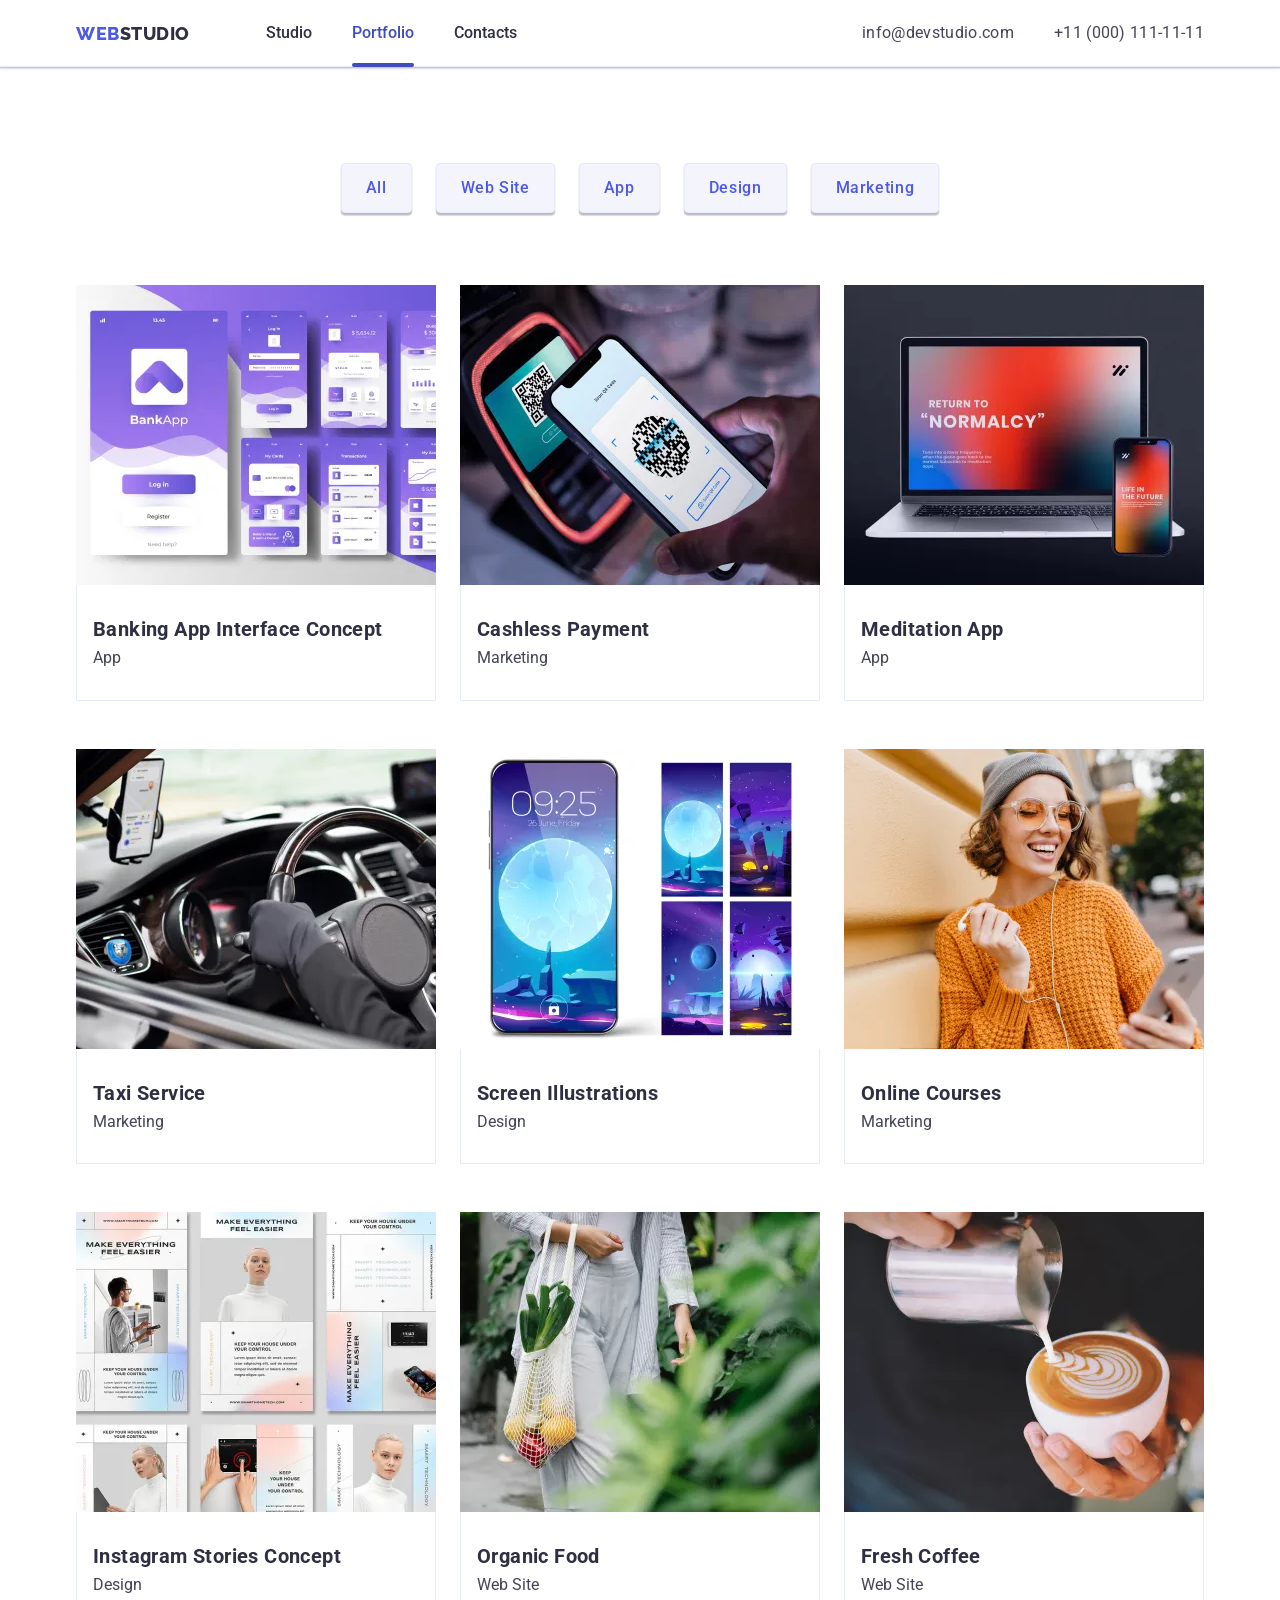
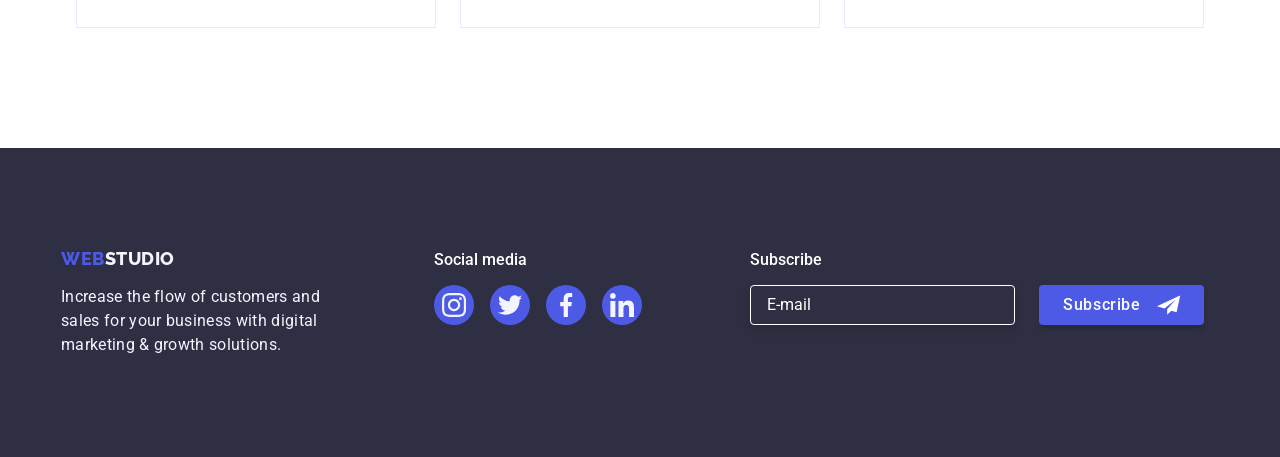
==== portfolio.html @ aaedc6b7 "commit" ====
<!DOCTYPE html>
<html lang="en">
  <head>
    <meta charset="UTF-8" />
    <meta http-equiv="X-UA-Compatible" content="IE=edge" />
    <meta name="viewport" content="width=device-width, initial-scale=1.0" />
    <title>Portfolio</title>
    <link rel="preconnect" href="https://fonts.googleapis.com" />
    <link rel="preconnect" href="https://fonts.gstatic.com" crossorigin />
    <link
      href="https://fonts.googleapis.com/css2?family=Raleway:wght@800&family=Roboto:wght@400;500;700;900&display=swap"
      rel="stylesheet"
    />
    <link
      rel="stylesheet"
      href="https://cdnjs.cloudflare.com/ajax/libs/modern-normalize/1.1.0/modern-normalize.min.css"
      integrity="sha512-wpPYUAdjBVSE4KJnH1VR1HeZfpl1ub8YT/NKx4PuQ5NmX2tKuGu6U/JRp5y+Y8XG2tV+wKQpNHVUX03MfMFn9Q=="
      crossorigin="anonymous"
      referrerpolicy="no-referrer"
    />
    <link rel="stylesheet" href="./css/styles.css" />
  </head>
  <body>
    <!-- Header -->
    <header class="header">
      <div class="header-container container">
        <nav class="nav">
          <a href="./index.html" class="header-logo logo link"
            >Web<span class="header-studio">Studio</span></a
          >
          <!-- Mobile menu -->
          <button
            class="burger-btn js-open-menu"
            type="button"
            aria-expanded="false"
            aria-controls="mobile-menu"
          >
            <svg class="burger-icon" width="32" height="22" aria-level="Switcher for mobile menu">
              <use class="burger-icon-open" href="./images/icons.svg#burger"></use>
            </svg>
          </button>

          <div class="mobile js-menu-container" id="mobile-menu">
            <button type="button" class="modal-btn js-close-menu">
              <svg class="modal-icon" width="8" height="8">
                <use href="./images/icons.svg#close-black"></use>
              </svg>
            </button>
            <ul class="mobnav list">
              <li class="mobnav-item">
                <a href="./index.html" class="mobnav-link link">Studio</a>
              </li>
              <li class="mobnav-item">
                <a href="./portfolio.html" class="mobnav-link link">Portfolio</a>
              </li>
              <li class="mobnav-item"><a href="" class="mobnav-link link">Contacts</a></li>
            </ul>
            <div class="address-mobwrapper">
              <address class="mobaddress">
                <ul class="list mobaddress-list">
                  <li class="mobaddress-item">
                    <a href="tel:+110001111111" class="link mobaddress-link">+11 (000) 111-11-11</a>
                  </li>
                  <li class="mobaddress-item">
                    <a href="mailto:info@devstudio.com" class="link mobaddress-link"
                      >info@devstudio.com</a
                    >
                  </li>
                </ul>
              </address>
            </div>
            <ul class="socials mobsocials">
              <li class="mobsocials-item">
                <a href="https://www.instagram.com/" class="socials-link">
                  <svg class="socials-icon" width="16" height="16">
                    <use href="./images/icons.svg#instagram"></use>
                  </svg>
                </a>
              </li>
              <li class="mobsocials-item">
                <a href="https://twitter.com/" class="socials-link">
                  <svg class="socials-icon" width="16" height="16">
                    <use href="./images/icons.svg#twitter"></use>
                  </svg>
                </a>
              </li>
              <li class="mobsocials-item">
                <a href="https://www.facebook.com/" class="socials-link">
                  <svg class="socials-icon" width="16" height="16">
                    <use href="./images/icons.svg#facebook"></use>
                  </svg>
                </a>
              </li>
              <li class="mobsocials-item">
                <a href="https://www.linkedin.com/" target="_blank" class="socials-link">
                  <svg class="socials-icon" width="16" height="16">
                    <use href="./images/icons.svg#linkedin"></use>
                  </svg>
                </a>
              </li>
            </ul>
          </div>
          <!-- Nav -->
          <ul class="list nav-list">
            <li class="nav-item">
              <a href="./index.html" class="link nav-link" target="_blank">Studio</a>
            </li>
            <li class="nav-item">
              <a href="./portfolio.html" class="link nav-link current" target="_blank">Portfolio</a>
            </li>
            <li class="nav-item"><a href="" class="link nav-link" target="_blank">Contacts</a></li>
          </ul>
        </nav>
        <address class="address">
          <ul class="list address-list">
            <li class="address-item">
              <a href="mailto:info@devstudio.com" class="link address-link">info@devstudio.com</a>
            </li>
            <li class="address-item">
              <a href="tel:+110001111111" class="link address-link">+11 (000) 111-11-11</a>
            </li>
          </ul>
        </address>
      </div>
    </header>
    <!-- Main -->
    <main>
      <section class="portfolio">
        <div class="container">
          <h1 class="portfolio-title" hidden>Gallery</h1>
          <!-- Filter -->
          <ul class="list filter-list">
            <li class="filter-item">
              <button type="button" class="btn filter-btn">All</button>
            </li>
            <li class="filter-item">
              <button type="button" class="btn filter-btn">Web Site</button>
            </li>
            <li class="filter-item"><button type="button" class="btn filter-btn">App</button></li>
            <li class="filter-item">
              <button type="button" class="btn filter-btn">Design</button>
            </li>
            <li class="filter-item">
              <button type="button" class="btn filter-btn">Marketing</button>
            </li>
          </ul>
          <!-- Portfolio -->
          <ul class="list portfolio-list">
            <li class="portfolio-item">
              <a href="" class="link portfolio-link">
                <div class="overlay-thumb">
                  <picture>
                    <source
                      srcset="./images/banking-dt.webp 1x, ./images/banking-dt@2x.webp 2x"
                      media="(min-width: 1158px)"
                      type="image/webp"
                    />
                    <source
                      srcset="./images/banking-dt.jpeg 1x, ./images/banking-dt@2x.jpg 2x"
                      media="(min-width: 1158px)"
                      type="image/jpeg"
                    />
                    <source
                      srcset="./images/banking-tb.webp 1x, ./images/banking-tb@2x.webp 2x"
                      media="(min-width: 768px)"
                      type="image/webp"
                    />
                    <source
                      srcset="./images/banking-tb.jpeg 1x, ./images/banking-tb@2x.jpeg 2x"
                      media="(min-width: 768px)"
                      type="image/jpeg"
                    />
                    <source
                      srcset="./images/banking-mb.webp 1x, ./images/banking-mb@2x.webp 2x"
                      media="(max-width: 767px)"
                      type="image/webp"
                    />
                    <source
                      srcset="./images/banking-mb@2x.jpg 2x"
                      media="(max-width: 767px)"
                      type="image/jpeg"
                    />
                    <img
                      class="team-img"
                      src="./images/banking-mb.jpg"
                      alt="Banking app interface"
                      width="360"
                      height="300"
                    />
                  </picture>
                  <p class="overlay-text">
                    14 Stylish and User-Friendly App Design Concepts · Task Manager App · Calorie
                    Tracker App · Exotic Fruit Ecommerce App · Cloud Storage App
                  </p>
                </div>
                <div class="portfolio-content">
                  <h2 class="portfolio-subtitle">Banking App Interface Concept</h2>
                  <p class="portfolio-text">App</p>
                </div>
              </a>
            </li>
            <li class="portfolio-item">
              <a href="" class="link portfolio-link">
                <div class="overlay-thumb">
                  <picture>
                    <source
                      srcset="./images/cashless-dt.webp 1x, ./images/cashless-dt@2x.webp 2x"
                      media="(min-width: 1158px)"
                      type="image/webp"
                    />
                    <source
                      srcset="./images/cashless-dt.jpeg 1x, ./images/cashless-dt@2x.jpg 2x"
                      media="(min-width: 1158px)"
                      type="image/jpeg"
                    />
                    <source
                      srcset="./images/cashless-tb.webp 1x, ./images/cashless-tb@2x.webp 2x"
                      media="(min-width: 768px)"
                      type="image/webp"
                    />
                    <source
                      srcset="./images/cashless-tb.jpeg 1x, ./images/cashless-tb@2x.jpeg 2x"
                      media="(min-width: 768px)"
                      type="image/jpeg"
                    />
                    <source
                      srcset="./images/cashless-mb.webp 1x, ./images/cashless-mb@2x.webp 2x"
                      media="(max-width: 767px)"
                      type="image/webp"
                    />
                    <source
                      srcset="./images/cashless-mb@2x.jpg 2x"
                      media="(max-width: 767px)"
                      type="image/jpeg"
                    />
                    <img
                      class="team-img"
                      src="./images/cashless-mb.jpg"
                      alt="Cashless Payment"
                      width="360"
                      height="300"
                    />
                  </picture>
                  <p class="overlay-text">
                    14 Stylish and User-Friendly App Design Concepts · Task Manager App · Calorie
                    Tracker App · Exotic Fruit Ecommerce App · Cloud Storage App
                  </p>
                </div>
                <div class="portfolio-content">
                  <h2 class="portfolio-subtitle">Cashless Payment</h2>
                  <p class="portfolio-text">Marketing</p>
                </div>
              </a>
            </li>
            <li class="portfolio-item">
              <a href="" class="link portfolio-link">
                <div class="overlay-thumb">
                  <picture>
                    <source
                      srcset="./images/meditation-dt.webp 1x, ./images/meditation-dt@2x.webp 2x"
                      media="(min-width: 1158px)"
                      type="image/webp"
                    />
                    <source
                      srcset="./images/meditation-dt.jpeg 1x, ./images/meditation-dt@2x.jpg 2x"
                      media="(min-width: 1158px)"
                      type="image/jpeg"
                    />
                    <source
                      srcset="./images/meditation-tb.webp 1x, ./images/meditation-tb@2x.webp 2x"
                      media="(min-width: 768px)"
                      type="image/webp"
                    />
                    <source
                      srcset="./images/meditation-tb.jpeg 1x, ./images/meditation-tb@2x.jpeg 2x"
                      media="(min-width: 768px)"
                      type="image/jpeg"
                    />
                    <source
                      srcset="./images/meditation-mb.webp 1x, ./images/meditation-mb@2x.webp 2x"
                      media="(max-width: 767px)"
                      type="image/webp"
                    />
                    <source
                      srcset="./images/meditation-mb@2x.jpg 2x"
                      media="(max-width: 767px)"
                      type="image/jpeg"
                    />
                    <img
                      class="team-img"
                      src="./images/meditation-mb.jpg"
                      alt="Meditation App"
                      width="360"
                      height="300"
                    />
                  </picture>
                  <p class="overlay-text">
                    14 Stylish and User-Friendly App Design Concepts · Task Manager App · Calorie
                    Tracker App · Exotic Fruit Ecommerce App · Cloud Storage App
                  </p>
                </div>
                <div class="portfolio-content">
                  <h2 class="portfolio-subtitle">Meditation App</h2>
                  <p class="portfolio-text">App</p>
                </div>
              </a>
            </li>
            <li class="portfolio-item">
              <a href="" class="link portfolio-link">
                <div class="overlay-thumb">
                  <picture>
                    <source
                      srcset="./images/taxi-dt.webp 1x, ./images/taxi-dt@2x.webp 2x"
                      media="(min-width: 1158px)"
                      type="image/webp"
                    />
                    <source
                      srcset="./images/taxi-dt.jpeg 1x, ./images/taxi-dt@2x.jpg 2x"
                      media="(min-width: 1158px)"
                      type="image/jpeg"
                    />
                    <source
                      srcset="./images/taxi-tb.webp 1x, ./images/taxi-tb@2x.webp 2x"
                      media="(min-width: 768px)"
                      type="image/webp"
                    />
                    <source
                      srcset="./images/taxi-tb.jpeg 1x, ./images/taxi-tb@2x.jpeg 2x"
                      media="(min-width: 768px)"
                      type="image/jpeg"
                    />
                    <source
                      srcset="./images/taxi-mb.webp 1x, ./images/taxi-mb@2x.webp 2x"
                      media="(max-width: 767px)"
                      type="image/webp"
                    />
                    <source
                      srcset="./images/taxi-mb@2x.jpg 2x"
                      media="(max-width: 767px)"
                      type="image/jpeg"
                    />
                    <img
                      class="team-img"
                      src="./images/taxi-mb.jpg"
                      alt="Taxi Service"
                      width="360"
                      height="300"
                    />
                  </picture>
                  <p class="overlay-text">
                    14 Stylish and User-Friendly App Design Concepts · Task Manager App · Calorie
                    Tracker App · Exotic Fruit Ecommerce App · Cloud Storage App
                  </p>
                </div>
                <div class="portfolio-content">
                  <h2 class="portfolio-subtitle">Taxi Service</h2>
                  <p class="portfolio-text">Marketing</p>
                </div>
              </a>
            </li>
            <li class="portfolio-item">
              <a href="" class="link portfolio-link">
                <div class="overlay-thumb">
                  <picture>
                    <source
                      srcset="./images/screen-dt.webp 1x, ./images/screen-dt@2x.webp 2x"
                      media="(min-width: 1158px)"
                      type="image/webp"
                    />
                    <source
                      srcset="./images/screen-dt.jpeg 1x, ./images/screen-dt@2x.jpg 2x"
                      media="(min-width: 1158px)"
                      type="image/jpeg"
                    />
                    <source
                      srcset="./images/screen-tb.webp 1x, ./images/screen-tb@2x.webp 2x"
                      media="(min-width: 768px)"
                      type="image/webp"
                    />
                    <source
                      srcset="./images/screen-tb.jpeg 1x, ./images/screen-tb@2x.jpeg 2x"
                      media="(min-width: 768px)"
                      type="image/jpeg"
                    />
                    <source
                      srcset="./images/screen-mb.webp 1x, ./images/screen-mb@2x.webp 2x"
                      media="(max-width: 767px)"
                      type="image/webp"
                    />
                    <source
                      srcset="./images/screen-mb@2x.jpg 2x"
                      media="(max-width: 767px)"
                      type="image/jpeg"
                    />
                    <img
                      class="team-img"
                      src="./images/screen-mb.jpg"
                      alt="Screen Illustrations"
                      width="360"
                      height="300"
                    />
                  </picture>
                  <p class="overlay-text">
                    14 Stylish and User-Friendly App Design Concepts · Task Manager App · Calorie
                    Tracker App · Exotic Fruit Ecommerce App · Cloud Storage App
                  </p>
                </div>
                <div class="portfolio-content">
                  <h2 class="portfolio-subtitle">Screen Illustrations</h2>
                  <p class="portfolio-text">Design</p>
                </div>
              </a>
            </li>
            <li class="portfolio-item">
              <a href="" class="link portfolio-link">
                <div class="overlay-thumb">
                  <picture>
                    <source
                      srcset="./images/online-dt.webp 1x, ./images/online-dt@2x.webp 2x"
                      media="(min-width: 1158px)"
                      type="image/webp"
                    />
                    <source
                      srcset="./images/online-dt.jpeg 1x, ./images/online-dt@2x.jpg 2x"
                      media="(min-width: 1158px)"
                      type="image/jpeg"
                    />
                    <source
                      srcset="./images/online-tb.webp 1x, ./images/online-tb@2x.webp 2x"
                      media="(min-width: 768px)"
                      type="image/webp"
                    />
                    <source
                      srcset="./images/online-tb.jpeg 1x, ./images/online-tb@2x.jpeg 2x"
                      media="(min-width: 768px)"
                      type="image/jpeg"
                    />
                    <source
                      srcset="./images/online-mb.webp 1x, ./images/online-mb@2x.webp 2x"
                      media="(max-width: 767px)"
                      type="image/webp"
                    />
                    <source
                      srcset="./images/online-mb@2x.jpg 2x"
                      media="(max-width: 767px)"
                      type="image/jpeg"
                    />
                    <img
                      class="team-img"
                      src="./images/online-mb.jpg"
                      alt="Online Courses"
                      width="360"
                      height="300"
                    />
                  </picture>
                  <p class="overlay-text">
                    14 Stylish and User-Friendly App Design Concepts · Task Manager App · Calorie
                    Tracker App · Exotic Fruit Ecommerce App · Cloud Storage App
                  </p>
                </div>
                <div class="portfolio-content">
                  <h2 class="portfolio-subtitle">Online Courses</h2>
                  <p class="portfolio-text">Marketing</p>
                </div>
              </a>
            </li>
            <li class="portfolio-item">
              <a href="" class="link portfolio-link">
                <div class="overlay-thumb">
                  <picture>
                    <source
                      srcset="./images/instagram-dt.webp 1x, ./images/instagram-dt@2x.webp 2x"
                      media="(min-width: 1158px)"
                      type="image/webp"
                    />
                    <source
                      srcset="./images/instagram-dt.jpeg 1x, ./images/instagram-dt@2x.jpg 2x"
                      media="(min-width: 1158px)"
                      type="image/jpeg"
                    />
                    <source
                      srcset="./images/instagram-tb.webp 1x, ./images/instagram-tb@2x.webp 2x"
                      media="(min-width: 768px)"
                      type="image/webp"
                    />
                    <source
                      srcset="./images/instagram-tb.jpeg 1x, ./images/instagram-tb@2x.jpeg 2x"
                      media="(min-width: 768px)"
                      type="image/jpeg"
                    />
                    <source
                      srcset="./images/instagram-mb.webp 1x, ./images/instagram-mb@2x.webp 2x"
                      media="(max-width: 767px)"
                      type="image/webp"
                    />
                    <source
                      srcset="./images/instagram-mb@2x.jpg 2x"
                      media="(max-width: 767px)"
                      type="image/jpeg"
                    />
                    <img
                      class="team-img"
                      src="./images/instagram-mb.jpg"
                      alt="Instagram Stories Concept"
                      width="360"
                      height="300"
                    />
                  </picture>
                  <p class="overlay-text">
                    14 Stylish and User-Friendly App Design Concepts · Task Manager App · Calorie
                    Tracker App · Exotic Fruit Ecommerce App · Cloud Storage App
                  </p>
                </div>
                <div class="portfolio-content">
                  <h2 class="portfolio-subtitle">Instagram Stories Concept</h2>
                  <p class="portfolio-text">Design</p>
                </div>
              </a>
            </li>
            <li class="portfolio-item">
              <a href="" class="link portfolio-link">
                <div class="overlay-thumb">
                  <picture>
                    <source
                      srcset="./images/organic-dt.webp 1x, ./images/organic-dt@2x.webp 2x"
                      media="(min-width: 1158px)"
                      type="image/webp"
                    />
                    <source
                      srcset="./images/organic-dt.jpeg 1x, ./images/organic-dt@2x.jpg 2x"
                      media="(min-width: 1158px)"
                      type="image/jpeg"
                    />
                    <source
                      srcset="./images/organic-tb.webp 1x, ./images/organic-tb@2x.webp 2x"
                      media="(min-width: 768px)"
                      type="image/webp"
                    />
                    <source
                      srcset="./images/organic-tb.jpeg 1x, ./images/organic-tb@2x.jpeg 2x"
                      media="(min-width: 768px)"
                      type="image/jpeg"
                    />
                    <source
                      srcset="./images/organic-mb.webp 1x, ./images/organic-mb@2x.webp 2x"
                      media="(max-width: 767px)"
                      type="image/webp"
                    />
                    <source
                      srcset="./images/organic-mb@2x.jpg 2x"
                      media="(max-width: 767px)"
                      type="image/jpeg"
                    />
                    <img
                      class="team-img"
                      src="./images/organic-mb.jpg"
                      alt="Organic Food"
                      width="360"
                      height="300"
                    />
                  </picture>
                  <p class="overlay-text">
                    14 Stylish and User-Friendly App Design Concepts · Task Manager App · Calorie
                    Tracker App · Exotic Fruit Ecommerce App · Cloud Storage App
                  </p>
                </div>
                <div class="portfolio-content">
                  <h2 class="portfolio-subtitle">Organic Food</h2>
                  <p class="portfolio-text">Web Site</p>
                </div>
              </a>
            </li>
            <li class="portfolio-item">
              <a href="" class="link portfolio-link">
                <div class="overlay-thumb">
                  <picture>
                    <source
                      srcset="./images/coffee-dt.webp 1x, ./images/coffee-dt@2x.webp 2x"
                      media="(min-width: 1158px)"
                      type="image/webp"
                    />
                    <source
                      srcset="./images/coffee-dt.jpeg 1x, ./images/coffee-dt@2x.jpg 2x"
                      media="(min-width: 1158px)"
                      type="image/jpeg"
                    />
                    <source
                      srcset="./images/coffee-tb.webp 1x, ./images/coffee-tb@2x.webp 2x"
                      media="(min-width: 768px)"
                      type="image/webp"
                    />
                    <source
                      srcset="./images/coffee-tb.jpeg 1x, ./images/coffee-tb@2x.jpeg 2x"
                      media="(min-width: 768px)"
                      type="image/jpeg"
                    />
                    <source
                      srcset="./images/coffee-mb.webp 1x, ./images/coffee-mb@2x.webp 2x"
                      media="(max-width: 767px)"
                      type="image/webp"
                    />
                    <source
                      srcset="./images/coffee-mb@2x.jpg 2x"
                      media="(max-width: 767px)"
                      type="image/jpeg"
                    />
                    <img
                      class="team-img"
                      src="./images/coffee-mb.jpg"
                      alt="Fresh Coffee"
                      width="360"
                      height="300"
                    />
                  </picture>
                  <p class="overlay-text">
                    14 Stylish and User-Friendly App Design Concepts · Task Manager App · Calorie
                    Tracker App · Exotic Fruit Ecommerce App · Cloud Storage App
                  </p>
                </div>
                <div class="portfolio-content">
                  <h2 class="portfolio-subtitle">Fresh Coffee</h2>
                  <p class="portfolio-text">Web Site</p>
                </div>
              </a>
            </li>
          </ul>
        </div>
      </section>
    </main>
    <!-- Footer -->
    <footer class="footer">
      <div class="container thumb">
        <div class="thumb-logo">
          <a href="./index.html" class="footer-logo logo link"
            >Web<span class="footer-studio">Studio</span></a
          >
          <p class="footer-text text">
            Increase the flow of customers and sales for your business with digital marketing &
            growth solutions.
          </p>
        </div>
        <div class="thumb-socials">
          <p class="footer-subtitle">Social media</p>
          <ul class="footer-socials">
            <li class="socials-item">
              <a href="https://www.instagram.com/" class="socials-link footer-socials--link">
                <svg class="socials-icon" width="24" height="24">
                  <use href="./images/icons.svg#instagram"></use>
                </svg>
              </a>
            </li>
            <li class="socials-item">
              <a href="https://twitter.com/" class="socials-link footer-socials--link">
                <svg class="socials-icon" width="24" height="24">
                  <use href="./images/icons.svg#twitter"></use>
                </svg>
              </a>
            </li>
            <li class="socials-item">
              <a href="https://www.facebook.com/" class="socials-link footer-socials--link">
                <svg class="socials-icon" width="24" height="24">
                  <use href="./images/icons.svg#facebook"></use>
                </svg>
              </a>
            </li>
            <li class="socials-item">
              <a
                href="https://www.linkedin.com/"
                target="_blank"
                class="socials-link footer-socials--link"
              >
                <svg class="socials-icon" width="24" height="24">
                  <use href="./images/icons.svg#linkedin"></use>
                </svg>
              </a>
            </li>
          </ul>
        </div>
        <div class="footer-form">
          <p class="footer-subtitle">Subscribe</p>
          <form class="form-field">
            <label for="email"></label>
            <input
              class="footer-form-input"
              type="email"
              name="email"
              id="email"
              placeholder="E-mail"
            />

            <button type="submit" class="footer-form-btn">
              Subscribe
              <svg class="submit-icon" width="24" height="24">
                <use href="./images/icons.svg#submit"></use>
              </svg>
            </button>
          </form>
        </div>
      </div>
    </footer>
    <script src="./js/mobile-menu.js"></script>
  </body>
</html>
---- css/styles.css ----
/* Body text color #434455 */
/* Secondaty text color #2E2F42 */
/* Link color #434455 */
/* Footer text color #F4F4FD */
/* Accent color #4D5AE5 */

/* Bgc hero-footer #2E2F42; */
/* White btn-bcg  #FFFFFF; */
/* Team bgc #F4F4FD; */

/* Portfolio filer text #4D5AE5 */
/* Portfolio filter bgc active #404BBF */
/* Portfolio filter bgc #E7E9FC */

:root {
  --body-text: #434455;
  --secondary-text: #2e2f42;
  --accent-colour: #4d5ae5;
  --link: #434455;
  --hover-link: #404bbf;
  --footer-text: #f4f4fd;
  --white-color: #ffffff;
  --active-btn-bcg: #404bbf;
  --hero-footer-bgc: #2e2f42;
  --box-shadow: rgba(46, 47, 66, 0.08);
  --fw-500: 500;
  --timing-function: cubic-bezier(0.4, 0, 0.2, 1);
}
body {
  font-family: 'Roboto', sans-serif;

  color: var(--body-text);
  background-color: var(--white-color);
}
h1,
h2,
h3,
h4,
h5,
h6,
p {
  margin-top: 0;
  margin-bottom: 0;
}
img {
  display: block;
  max-width: 100%;
  height: auto;
}
ul,
ol {
  padding: 0;
  margin: 0;
  list-style: none;
}
.link {
  text-decoration: none;
}
.subtitle {
  font-weight: 700;
  font-size: 36px;
  line-height: 1.11;
  text-align: center;
  letter-spacing: 0.02em;
  text-transform: capitalize;

  color: var(--secondary-text);
}
@media screen and (min-width: 1158px) {
  .subtitle {
    font-weight: 500;
    font-size: 20px;
    line-height: 1.2;
  }
}

.title {
  margin-bottom: 72px;
  font-weight: 700;
  font-size: 36px;
  line-height: 1.11;
  text-align: center;
  letter-spacing: 0.02em;
  text-transform: capitalize;

  color: var(--secondary-text);
}

@media screen and (min-width: 1158px) {
  .title {
    font-weight: var(--fw-500);
    font-size: 20px;
    line-height: 1.2;
  }
}
.text {
  line-height: 1.5;
  letter-spacing: 0.02em;
}
.section {
  padding-top: 96px;
  padding-bottom: 96px;
}
@media screen and (min-width: 1158px) {
  .section {
    padding-top: 120px;
    padding-bottom: 120px;
  }
}
.container {
  margin-right: auto;
  margin-left: auto;
  padding-right: 15px;
  padding-left: 15px;
}

@media screen and (min-width: 428px) {
  .container {
    width: 428px;
  }
}
@media screen and (min-width: 768px) {
  .container {
    width: 768px;
  }
}
@media screen and (min-width: 1158px) {
  .container {
    width: 1158px;
  }
}

/* Header */
.header {
  border-bottom: 1px solid #e7e9fc;
  box-shadow: 0px 2px 1px var(--box-shadow), 0px 1px 1px rgba(46, 47, 66, 0.16),
    0px 1px 6px var(--box-shadow);
}

@media screen and (min-width: 768px) {
  .header-container {
    display: flex;
    align-items: center;
  }
}
/* Logo */
.logo {
  font-family: 'Raleway', sans-serif;
  font-weight: 800;
  font-size: 18px;
  line-height: 1.17;
  letter-spacing: 0.03em;
  text-transform: uppercase;

  color: var(--accent-colour);
}
.header-logo {
  margin-right: 76px;
}
.header-studio {
  color: var(--secondary-text);
}
/* Burger menu */
.burger-btn {
  display: inline-flex;
  margin: 0;
  padding: 0;
  cursor: pointer;
  border: none;
  background-color: transparent;
}
@media screen and (min-width: 768px) {
  .burger-btn {
    display: none;
  }
}

.burger-btn .burger-icon-close {
  display: none;
}
.burger-btn.is-open .burger-icon-close {
  display: block;
}
/* .burger-btn.is-open .burger-icon-open {
  display: none;
} */

.mobile {
  position: fixed;
  top: 0;
  left: 0;
  display: flex;
  flex-direction: column;
  justify-content: space-between;

  width: 100%;
  height: 100vh;
  overflow: auto;
  z-index: 1;
  padding-top: 80px;
  padding-left: 40px;
  padding-bottom: 40px;
  transform: translateX(100%);
  transition: transform 250ms var(--timing-function);

  background-color: var(--white-color);
  box-shadow: 0px 2px 1px rgba(46, 47, 66, 0.08), 0px 1px 1px rgba(46, 47, 66, 0.16),
    0px 1px 6px rgba(46, 47, 66, 0.08);
}

.mobile.is-open {
  transform: translateX(0);
}
@media screen and (min-width: 768px) {
  .mobile {
    display: none;
  }
}
.mobile .modal-btn {
  background-color: var(--white-color);
}

.mobnav-item:not(:last-child) {
  margin-bottom: 40px;
}
.mobnav-link {
  font-weight: 700;
  font-size: 36px;
  line-height: 1.11;
  letter-spacing: 0.02em;
  text-transform: capitalize;
  color: var(--secondary-text);
  transition: 250ms color var(--timing-function);
}
.mobnav-link:hover,
.mobnav-link:focus {
  color: var(--hover-link);
}
.mobaddress-list {
  margin-bottom: 48px;
}
.mobaddress-item:first-child {
  margin-bottom: 40px;
}
.mobaddress-link {
  font-style: normal;
  font-weight: 500;
  font-size: 20px;
  line-height: 1.2;
  letter-spacing: 0.02em;
  color: var(--link);
}

.mobaddress-link:hover,
.mobaddress-link:focus {
  font-weight: 700;
  font-size: 36px;
  line-height: 1.11;
  text-transform: capitalize;
  color: var(--hover-link);
}
.mobile .mobsocials {
  gap: 56px;
  justify-content: left;
}
/* Nav */
.nav {
  display: flex;
  align-items: center;
  justify-content: space-between;
  padding-top: 22px;
  padding-bottom: 24px;
}
@media screen and (min-width: 768px) {
  .nav {
    padding: 0;
  }
}
.nav-list {
  display: none;
}
@media screen and (min-width: 768px) {
  .nav-list {
    display: flex;
    gap: 40px;
  }
}
.nav-link {
  position: relative;

  display: inline-block;
  padding-top: 24px;
  padding-bottom: 24px;
  font-weight: var(--fw-500);
  color: var(--secondary-text);
  transition: 250ms color var(--timing-function);
}
.current {
  color: var(--hover-link);
}
.current::after {
  position: absolute;
  bottom: -1px;
  right: 0;

  display: inline-block;
  content: '';
  width: 100%;
  height: 4px;
  color: var(--hover-link);
  background-color: var(--hover-link);
  border-radius: 2px;
}

.nav-item .nav-link:hover,
.nav-item .nav-link:focus {
  color: var(--hover-link);
}
.address {
  display: none;
}

@media screen and (min-width: 768px) {
  .address {
    display: block;
    margin-left: auto;
  }
}

@media screen and (min-width: 1158px) {
  .address-list {
    display: flex;
    gap: 40px;
  }
}

@media screen and (min-width: 768px) {
  .address-link {
    font-style: normal;
    font-size: 12px;
    line-height: 1.16;
    letter-spacing: 0.04em;
    color: var(--link);
    transition: 250ms color var(--timing-function);
  }
}
@media screen and (min-width: 1158px) {
  .address-link {
    font-size: 16px;
    line-height: 1.5;
    letter-spacing: 0.02em;
  }
}

.address-link:hover,
.address-link:focus {
  color: var(--hover-link);
}

/* Index */
/* Hero */
.hero {
  padding-top: 112px;
  padding-bottom: 112px;

  text-align: center;
  background-color: var(--hero-footer-bgc);
}

@media screen and (min-width: 1158px) {
  .hero {
    padding-top: 188px;
    padding-bottom: 188px;
  }
}
.overlay {
  max-width: 1440px;
  margin-left: auto;
  margin-right: auto;

  background-image: linear-gradient(rgba(46, 47, 66, 0.7), rgba(46, 47, 66, 0.7)),
    url(../images/hero-mb.jpg);
  background-size: cover;
  background-position: center;
  background-repeat: no-repeat;
  background-color: rgba(46, 47, 66, 0.7);

  background-image: -webkit-gradient(
      linear,
      left top,
      left bottom,
      color-stop(0%, rgba(46, 47, 66, 0.7)),
      color-stop(100%, rgba(46, 47, 66, 0.7))
    ),
    -webkit-image-set(url(../images/hero-mb.webp) 1x);
  background-size: cover;
  background-position: center;
  background-repeat: no-repeat;
}
@media (min-device-pixel-ratio: 2),
  (-webkit-min-device-pixel-ratio: 2),
  (min-resolution: 192dpi),
  (min-resolution: 2dppx) {
  .overlay {
    background-image: linear-gradient(rgba(46, 47, 66, 0.7), rgba(46, 47, 66, 0.7)),
      url(../images/hero-mb@2x.jpg);
    background-size: cover;
    background-position: center;
    background-repeat: no-repeat;
    background-color: rgba(46, 47, 66, 0.7);
  }
}
@media (min-device-pixel-ratio: 2),
  (-webkit-min-device-pixel-ratio: 2),
  (min-resolution: 192dpi),
  (min-resolution: 2dppx) {
  .overlay {
    background-image: -webkit-gradient(
        linear,
        left top,
        left bottom,
        color-stop(0%, rgba(46, 47, 66, 0.7)),
        color-stop(100%, rgba(46, 47, 66, 0.7))
      ),
      -webkit-image-set(url(../images/hero-mb@2x.webp) 2x);
    background-size: cover;
    background-position: center;
    background-repeat: no-repeat;
  }
}
@media screen and (min-width: 768px) {
  .overlay {
    max-width: 1440px;
    margin-left: auto;
    margin-right: auto;

    background-image: linear-gradient(rgba(46, 47, 66, 0.7), rgba(46, 47, 66, 0.7)),
      url(../images/hero-tb.jpg);
    background-size: cover;
    background-position: center;
    background-repeat: no-repeat;
    background-color: rgba(46, 47, 66, 0.7);

    background-image: -webkit-gradient(
        linear,
        left top,
        left bottom,
        color-stop(0%, rgba(46, 47, 66, 0.7)),
        color-stop(100%, rgba(46, 47, 66, 0.7))
      ),
      -webkit-image-set(url(../images/hero-tb.webp) 1x);
    background-size: cover;
    background-position: center;
    background-repeat: no-repeat;
  }
  @media (min-device-pixel-ratio: 2),
    (-webkit-min-device-pixel-ratio: 2),
    (min-resolution: 192dpi),
    (min-resolution: 2dppx) {
    .overlay {
      background-image: linear-gradient(rgba(46, 47, 66, 0.7), rgba(46, 47, 66, 0.7)),
        url(../images/hero-tb@2x.jpg);
      background-size: cover;
      background-position: center;
      background-repeat: no-repeat;
      background-color: rgba(46, 47, 66, 0.7);
    }
  }
  @media (min-device-pixel-ratio: 2),
    (-webkit-min-device-pixel-ratio: 2),
    (min-resolution: 192dpi),
    (min-resolution: 2dppx) {
    .overlay {
      background-image: -webkit-gradient(
          linear,
          left top,
          left bottom,
          color-stop(0%, rgba(46, 47, 66, 0.7)),
          color-stop(100%, rgba(46, 47, 66, 0.7))
        ),
        -webkit-image-set(url(../images/hero-tb@2x.webp) 2x);
      background-size: cover;
      background-position: center;
      background-repeat: no-repeat;
    }
  }
}

@media screen and (min-width: 1158px) {
  .overlay {
    max-width: 1440px;
    height: 600px;
    margin-left: auto;
    margin-right: auto;

    background-image: linear-gradient(rgba(46, 47, 66, 0.7), rgba(46, 47, 66, 0.7)),
      url(../images/hero-dt.jpg);
    background-size: cover;
    background-position: center;
    background-repeat: no-repeat;
    background-color: rgba(46, 47, 66, 0.7);

    background-image: -webkit-gradient(
        linear,
        left top,
        left bottom,
        color-stop(0%, rgba(46, 47, 66, 0.7)),
        color-stop(100%, rgba(46, 47, 66, 0.7))
      ),
      -webkit-image-set(url(../images/hero-dt.webp) 1x);
    background-size: cover;
    background-position: center;
    background-repeat: no-repeat;
  }
  @media (min-device-pixel-ratio: 2),
    (-webkit-min-device-pixel-ratio: 2),
    (min-resolution: 192dpi),
    (min-resolution: 2dppx) {
    .overlay {
      background-image: linear-gradient(rgba(46, 47, 66, 0.7), rgba(46, 47, 66, 0.7)),
        url(../images/hero-dt@2x.jpg);
      background-size: cover;
      background-position: center;
      background-repeat: no-repeat;
      background-color: rgba(46, 47, 66, 0.7);
    }
  }
  @media (min-device-pixel-ratio: 2),
    (-webkit-min-device-pixel-ratio: 2),
    (min-resolution: 192dpi),
    (min-resolution: 2dppx) {
    .overlay {
      background-image: -webkit-gradient(
          linear,
          left top,
          left bottom,
          color-stop(0%, rgba(46, 47, 66, 0.7)),
          color-stop(100%, rgba(46, 47, 66, 0.7))
        ),
        -webkit-image-set(url(../images/hero-dt@2x.webp) 2x);
      background-size: cover;
      background-position: center;
      background-repeat: no-repeat;
    }
  }
}
.hero-title {
  max-width: 320px;
  margin: 0 auto;
  margin-bottom: 72px;
  font-size: 36px;
  line-height: 1.11;
  text-align: center;
  letter-spacing: 0.02em;
  text-transform: capitalize;

  color: var(--white-color);
}
@media screen and (min-width: 768px) {
  .hero-title {
    max-width: 496px;
    font-size: 56px;
    line-height: 1.07;
    margin-bottom: 36px;
  }
}
@media screen and (min-width: 1158px) {
  .hero-title {
    margin-bottom: 48px;
  }
}
.hero-btn {
  display: block;
  height: 56px;
  min-width: 169px;
  margin: 0 auto;
  padding: 16px 32px;

  font-weight: var(--fw-500);
  letter-spacing: 0.04em;
  border-radius: 4px;
  color: var(--white-color);
  background-color: var(--accent-colour);
  border: none;
  cursor: pointer;
  box-shadow: 0px 4px 4px rgba(0, 0, 0, 0.15);

  transition: 250ms background-color var(--timing-function);
}
.hero-btn:hover,
.hero-btn:focus {
  background-color: var(--hover-link);
}

/* Feature */
@media screen and (min-width: 768px) {
  .features-list {
    display: flex;
    flex-wrap: wrap;
    gap: 72px 24px;
  }
}

@media screen and (min-width: 1158px) {
  .features-list {
    display: flex;
    flex-wrap: nowrap;
    gap: 24px;
  }
}
@media screen and (max-width: 767px) {
  .features-item:not(:last-child) {
    margin-bottom: 72px;
  }
}
@media screen and (min-width: 768px) and (max-width: 1157px) {
  .features-item {
    max-width: 356px;
  }
}
@media screen and (min-width: 1158px) {
  .features-item {
    width: calc((100%-72px) / 4);
    margin-bottom: 0;
  }
}

.features-thumb {
  display: none;
}
@media screen and (min-width: 1158px) {
  .features-thumb {
    display: flex;
    align-items: center;
    justify-content: center;
    padding-top: 24px;
    padding-bottom: 24px;
    margin-bottom: 8px;
    background-color: #f4f4fd;
    border-radius: 4px;
  }
}

.features-subtitle {
  margin-bottom: 8px;
  align-items: center;
}
@media screen and (min-width: 768px) and (max-width: 1157px) {
  .features-subtitle {
    text-align: left;
  }
}

@media screen and (max-width: 1157px) {
  .features-text {
    font-size: var(--fw-500);
  }
}

/* Gallery */
.gallery {
  padding-top: 0px;
}
@media screen and (max-width: 1157px) {
  .gallery {
    display: none;
  }
}

.gallery-list {
  display: flex;
  column-gap: 24px;
}
.gallery-item {
  width: calc((100%-48px) / 3);
}

/* Team */
.team {
  background-color: #f4f4fd;
}

@media screen and (min-width: 428px) and (max-width: 767px) {
  .team-list {
    display: block;
    margin: 0 auto;
    max-width: 264px;
  }
}
@media screen and (min-width: 768px) and (max-width: 1157px) {
  .team-list {
    display: flex;
    flex-wrap: wrap;
    justify-content: center;
    gap: 64px 24px;
    max-width: 100%;
  }
}
@media screen and (min-width: 1158px) {
  .team-list {
    display: flex;
    column-gap: 24px;
  }
}
.team-item {
  text-align: center;

  background-color: var(--white-color);
  box-shadow: 0px 1px 6px var(--box-shadow), 0px 1px 1px rgba(46, 47, 66, 0.16),
    0px 2px 1px var(--box-shadow);
  border-radius: 0px 0px 4px 4px;
}

@media screen and (max-width: 767px) {
  .team-item:not(:last-child) {
    margin-bottom: 72px;
  }
}
@media screen and (min-width: 1158px) {
  .team-item {
    width: calc((100%-72px) / 4);
  }
}
@media screen and (max-width: 768px) {
  .team-img {
    margin: 0 auto;
  }
}
.team-content {
  padding: 32px 0;
}

.team-subtitle {
  font-weight: var(--fw-500);
  font-size: 20px;
  line-height: 1.2;
  text-align: center;
  letter-spacing: 0.02em;
  margin-bottom: 8px;
}

@media screen and (min-width: 768px) {
  .team-subtitle {
    margin-bottom: 8px;
  }
}
.team-text {
  margin-bottom: 8px;
}

/* Socials */

.socials {
  display: flex;
  justify-content: center;
  gap: 24px;
}
.footer-socials {
  display: flex;
  justify-content: center;
  gap: 16px;
}

.socials-link {
  display: flex;
  align-items: center;
  justify-content: center;
  width: 40px;
  height: 40px;
  color: var(--footer-text);
  background-color: var(--accent-colour);
  border-radius: 50%;
  transition: 250ms background-color var(--timing-function);
}
.socials-link:hover,
.socials-link:focus {
  background-color: var(--hover-link);
}
.footer-socials--link:hover,
.footer-socials--link:focus {
  background-color: #31d0aa;
}
.socials-icon {
  fill: currentColor;
}
/* Customers */

.customers-list {
  display: flex;
  flex-wrap: wrap;
  justify-content: center;
  gap: 72px 16px;
}
@media screen and (min-width: 768px) {
  .customers-list {
    gap: 72px 24px;
  }
}
@media screen and (min-width: 1158px) {
  .customers-list {
    gap: 24px;
  }
}

.customers-item {
  width: calc((100% - 16px) / 2);
  height: 88px;
}
@media screen and (min-width: 768px) {
  .customers-item {
    width: calc((100% - 48px) / 3);
  }
}
@media screen and (min-width: 1158px) {
  .customers-item {
    width: calc((100% - 120px) / 6);
  }
}
.customers-link {
  display: flex;
  align-items: center;
  justify-content: center;

  width: 100%;
  height: 100%;
  padding: 16px 32px;

  color: #8e8f99;
  border: 1px solid #8e8f99;
  border-radius: 4px;
  transition: border-color 250ms var(--timing-function), color 250ms var(--timing-function);
}
.customers-link:hover,
.customers-link:focus {
  color: var(--hover-link);
  border-color: var(--hover-link);
}
.customers-icon {
  transition: fill 250ms ease-in;
  fill: currentColor;
}

/* Portfolio */
.portfolio {
  padding-top: 48px;
  padding-bottom: 48px;
}

@media screen and (min-width: 1158px) {
  .portfolio {
    padding-top: 96px;
    padding-bottom: 120px;
  }
}
/* Filter */
.filter-list {
  display: flex;
  flex-wrap: wrap;
  gap: 16px 24px;
}
@media screen and (min-width: 768px) {
  .filter-list {
    justify-content: center;
    gap: 24px;
  }
}
@media screen and (min-width: 1158px) {
  .filter-list {
    flex-wrap: nowrap;
    justify-content: center;
    gap: 24px;
  }
}
.btn {
  padding: 12px 24px;

  font-weight: var(--fw-500);
  font-size: 16px;
  line-height: 1.5;
  text-align: center;
  letter-spacing: 0.04em;
  border: 1px solid #e7e9fc;
  box-shadow: 0px 3px 1px rgba(0, 0, 0, 0.1), 0px 2px 1px rgba(0, 0, 0, 0.08),
    0px 2px 2px rgba(0, 0, 0, 0.12);
  border-radius: 4px;

  cursor: pointer;
}
.filter-btn {
  color: var(--accent-colour);
  background-color: var(--footer-text);
  transition: color 250ms var(--timing-function), background-color 250ms var(--timing-function),
    border-color 250ms var(--timing-function), box-shadow 250ms var(--timing-function);
}
.filter-btn:hover,
.filter-btn:focus {
  color: var(--white-color);
  background-color: var(--active-btn-bcg);
  border: 1px solid transparent;
}

.portfolio-list {
  display: flex;
  flex-wrap: wrap;
  justify-content: center;
  gap: 48px;
  margin-top: 72px;
}

@media screen and (min-width: 768px) and (max-width: 1157px) {
  .portfolio-list {
    display: flex;
    flex-wrap: wrap;
    gap: 72px 24px;
    justify-content: left;
  }
}
@media screen and (min-width: 1158px) {
  .portfolio-list {
    row-gap: 48px;
    column-gap: 24px;
  }
}
@media screen and (min-width: 768px) and (max-width: 1157px) {
  .portfolio-item {
    max-width: 356px;
  }
}
@media screen and (min-width: 1158px) {
  .portfolio-item {
    width: calc((100%- 48px) / 3);
  }
}
.portfolio-link {
  display: block;
  transition: 250ms box-shadow var(--timing-function);
}
.portfolio-link:hover,
.portfolio-link:focus {
  box-shadow: 0px 1px 6px var(--box-shadow), 0px 1px 1px rgba(46, 47, 66, 0.16),
    0px 2px 1px var(--box-shadow);
}
.overlay-thumb {
  position: relative;
  overflow: hidden;
}

.portfolio-pic {
  opacity: 1;
}

.overlay-text {
  position: absolute;
  left: 0;
  top: 0;
  width: 100%;
  height: 100%;

  padding: 40px 32px;
  line-height: 1.5;
  letter-spacing: 0.02em;
  color: var(--footer-text);
  background-color: var(--accent-colour);
  transform: translateY(100%);
  transition: transform 250ms var(--timing-function);
}
.portfolio-link:hover .overlay-text,
.portfolio-link:focus .overlay-text {
  opacity: 1;
  transform: translateY(0);
}
.portfolio-content {
  padding: 32px 16px;
  border: 1px solid #e7e9fc;
  border-top: none;
}
.portfolio-subtitle {
  font-size: 20px;
  line-height: 1.2;
  text-align: left;
  letter-spacing: 0.02em;
  margin-bottom: 8px;
  color: var(--secondary-text);
}

.portfolio-text {
  color: var(--body-text);
}
/* Footer */
.footer {
  padding: 100px 0;
  background-color: var(--hero-footer-bgc);
}
.thumb {
  display: block;
  text-align: center;
}
@media screen and (min-width: 768px) {
  .thumb {
    display: flex;
    flex-wrap: wrap;
    align-items: baseline;
    gap: 72px 24px;
    padding-left: 108px;
    text-align: left;
  }
}
@media screen and (min-width: 1158px) {
  .thumb {
    flex-wrap: nowrap;
    justify-content: space-between;
    padding-left: 0px;
  }
}
.thumb-logo {
  margin-bottom: 72px;
}
@media screen and (min-width: 768px) {
  .thumb-logo {
    max-width: 264px;
    margin-bottom: 0;
  }
}
.footer-logo {
  display: inline-block;
  margin-bottom: 16px;
}

.footer-studio {
  color: var(--footer-text);
}
.footer-text {
  max-width: 268px;
  margin: 0 auto;
  color: var(--footer-text);
  text-align: left;
}

.footer-subtitle {
  font-weight: var(--fw-500);
  margin-top: 72px;
  margin-bottom: 16px;
  color: var(--white-color);
}
@media screen and (min-width: 768px) {
  .footer-subtitle {
    margin-top: 0;
  }
}

.form-field {
  display: block;
}
@media screen and (min-width: 768px) {
  .form-field {
    display: flex;
  }
}
.footer-form-input {
  width: 100%;
  margin-bottom: 16px;
  padding: 8px 16px;
  color: var(--white-color);
  background-color: var(--hero-footer-bgc);
  border: 1px solid #ffffff;
  filter: drop-shadow(0px 4px 4px rgba(0, 0, 0, 0.15));
  border-radius: 4px;
  outline: none;
}
@media screen and (min-width: 768px) {
  .footer-form-input {
    min-width: 264px;
    margin-right: 24px;
    margin-bottom: 0;
  }
}
input::placeholder {
  color: var(--white-color);
}
.modal-form-input:hover,
.modal-form-input:focus {
  border: 1px solid var(--accent-colour);
}
.footer-form-btn {
  display: flex;
  align-items: center;
  min-width: 165px;
  margin: 0 auto;
  padding: 8px 24px;

  font-weight: var(--fw-500);
  letter-spacing: 0.04em;
  border-radius: 4px;
  color: var(--white-color);
  background-color: var(--accent-colour);
  border: none;
  cursor: pointer;
  box-shadow: 0px 4px 4px rgba(0, 0, 0, 0.15);

  transition: 250ms background-color var(--timing-function);
}
@media screen and (min-width: 768px) {
  .footer-form-btn {
    margin: 0;
  }
}
.footer-form-btn:hover,
.footer-form-btn:focus {
  background-color: var(--hover-link);
}
.submit-icon {
  margin-left: 16px;
}
/* Modal window */
.backdrop {
  position: fixed;
  top: 0;
  left: 0;
  width: 100%;
  height: 100%;
  background-color: rgba(46, 47, 66, 0.4);
  transition: opacity 250ms var(--timing-function), visibility 250ms var(--timing-function);
}
.backdrop.is-hidden {
  opacity: 0;
  pointer-events: none;
  visibility: hidden;
}
.modal {
  position: absolute;
  top: 50%;
  left: 50%;
  transform: translate(-50%, -50%) scale(1);
  min-width: 408px;

  background-color: #fcfcfc;
  box-shadow: 0px 1px 1px rgba(0, 0, 0, 0.14), 0px 1px 3px rgba(0, 0, 0, 0.12),
    0px 2px 1px rgba(0, 0, 0, 0.2);
  border-radius: 4px;

  transition: transform 250ms var(--timing-function);
}
.backdrop.is-hidden .modal {
  transform: translate(100%, 100%) scale(0.5);
}
.modal-btn {
  position: absolute;
  top: 24px;
  right: 24px;

  display: flex;
  align-items: center;
  justify-content: center;
  min-width: 24px;
  min-height: 24px;
  padding: 0;

  margin-left: auto;

  background: #e7e9fc;
  border: 1px solid rgba(0, 0, 0, 0.1);
  border-radius: 50%;
  cursor: pointer;

  transition: background-color 250ms var(--timing-function), border 250ms var(--timing-function);
}

.modal-btn:hover,
.modal-btn:focus {
  border: none;
  color: var(--white-color);
  background-color: var(--hover-link);
}
.modal-icon {
  fill: currentColor;
  transition: fill 250ms var(--timing-function);
}

.modal-text {
  margin-bottom: 16px;

  font-weight: var(--fw-500);
  text-align: center;
  letter-spacing: 0.02em;
  color: var(--secondary-text);
}
.modal-form {
  display: flex;
  flex-direction: column;
  padding: 72px 24px 24px 24px;
}
.modal-form-label {
  font-size: 12px;
  line-height: 1.17;

  letter-spacing: 0.01em;
  color: #8e8f99;
}
.modal-input-wrapper {
  position: relative;
  display: flex;
}
.modal-form-input {
  min-width: 360px;
  min-height: 40px;
  margin-bottom: 8px;
  padding-top: 8px;
  padding-bottom: 8px;
  padding-left: 38px;
  outline: transparent;
  border: 1px solid rgba(46, 47, 66, 0.4);
  border-radius: 4px;
  transition: border 250ms var(--timing-function);
}
.modal-form-input:focus ~ .modal-input-icon {
  fill: var(--accent-colour);
  transition: fill 250ms var(--timing-function);
}
.modal-form-input:hover,
.modal-form-input:focus {
  border: 1px solid var(--accent-colour);
}
.modal-input-icon {
  position: absolute;
  bottom: 60%;
  left: 16px;
  display: inline-block;
  transform: translateY(50%);
  fill: currentColor;
}

.modal-form-textarea {
  resize: none;
  padding-top: 8px;
  padding-left: 16px;

  font-size: 12px;
  line-height: 1.17;
  letter-spacing: 0.04em;
  border: 1px solid rgba(46, 47, 66, 0.4);
  border-radius: 4px;
  outline: transparent;
  transition: border 250ms var(--timing-function);
}
.modal-form-textarea::placeholder {
  color: rgba(46, 47, 66, 0.4);
}
.modal-form-textarea:hover,
.modal-form-textarea:focus {
  border: 1px solid var(--accent-colour);
}
.accept {
  position: relative;
  display: flex;
  align-items: center;
  justify-content: center;
  margin-top: 16px;
  margin-bottom: 24px;
}
.accept-checkbox {
  appearance: none;
}
.accept-checkbox:checked + .accept-icon {
  border-color: transparent;
  background-color: var(--active-btn-bcg);
  background-origin: border-box;
}
.accept-icon {
  position: absolute;
  left: 0;
  border-radius: 2px;
}
.accept-text {
  margin-left: 8px;
  font-size: 12px;
  line-height: 1.17;
  letter-spacing: 0.04em;

  color: #8e8f99;
}
.accept-link {
  text-decoration: underline;
  color: var(--accent-colour);
}
.accept-icon {
  fill: #f4f4fd;
}
.accept-submit-btn {
  display: block;
  align-items: center;
  min-width: 165px;
  margin: 0 auto;
  padding: 16px 32px;
  border: none;
  cursor: pointer;

  font-weight: var(--fw-500);
  letter-spacing: 0.04em;
  color: var(--white-color);
  background-color: var(--accent-colour);
  box-shadow: 0px 4px 4px rgba(0, 0, 0, 0.15);
  border-radius: 4px;
  transition: 250ms background-color var(--timing-function);
}

.accept-submit-btn:hover,
.accept-submit-btn:focus {
  background-color: var(--hover-link);
}
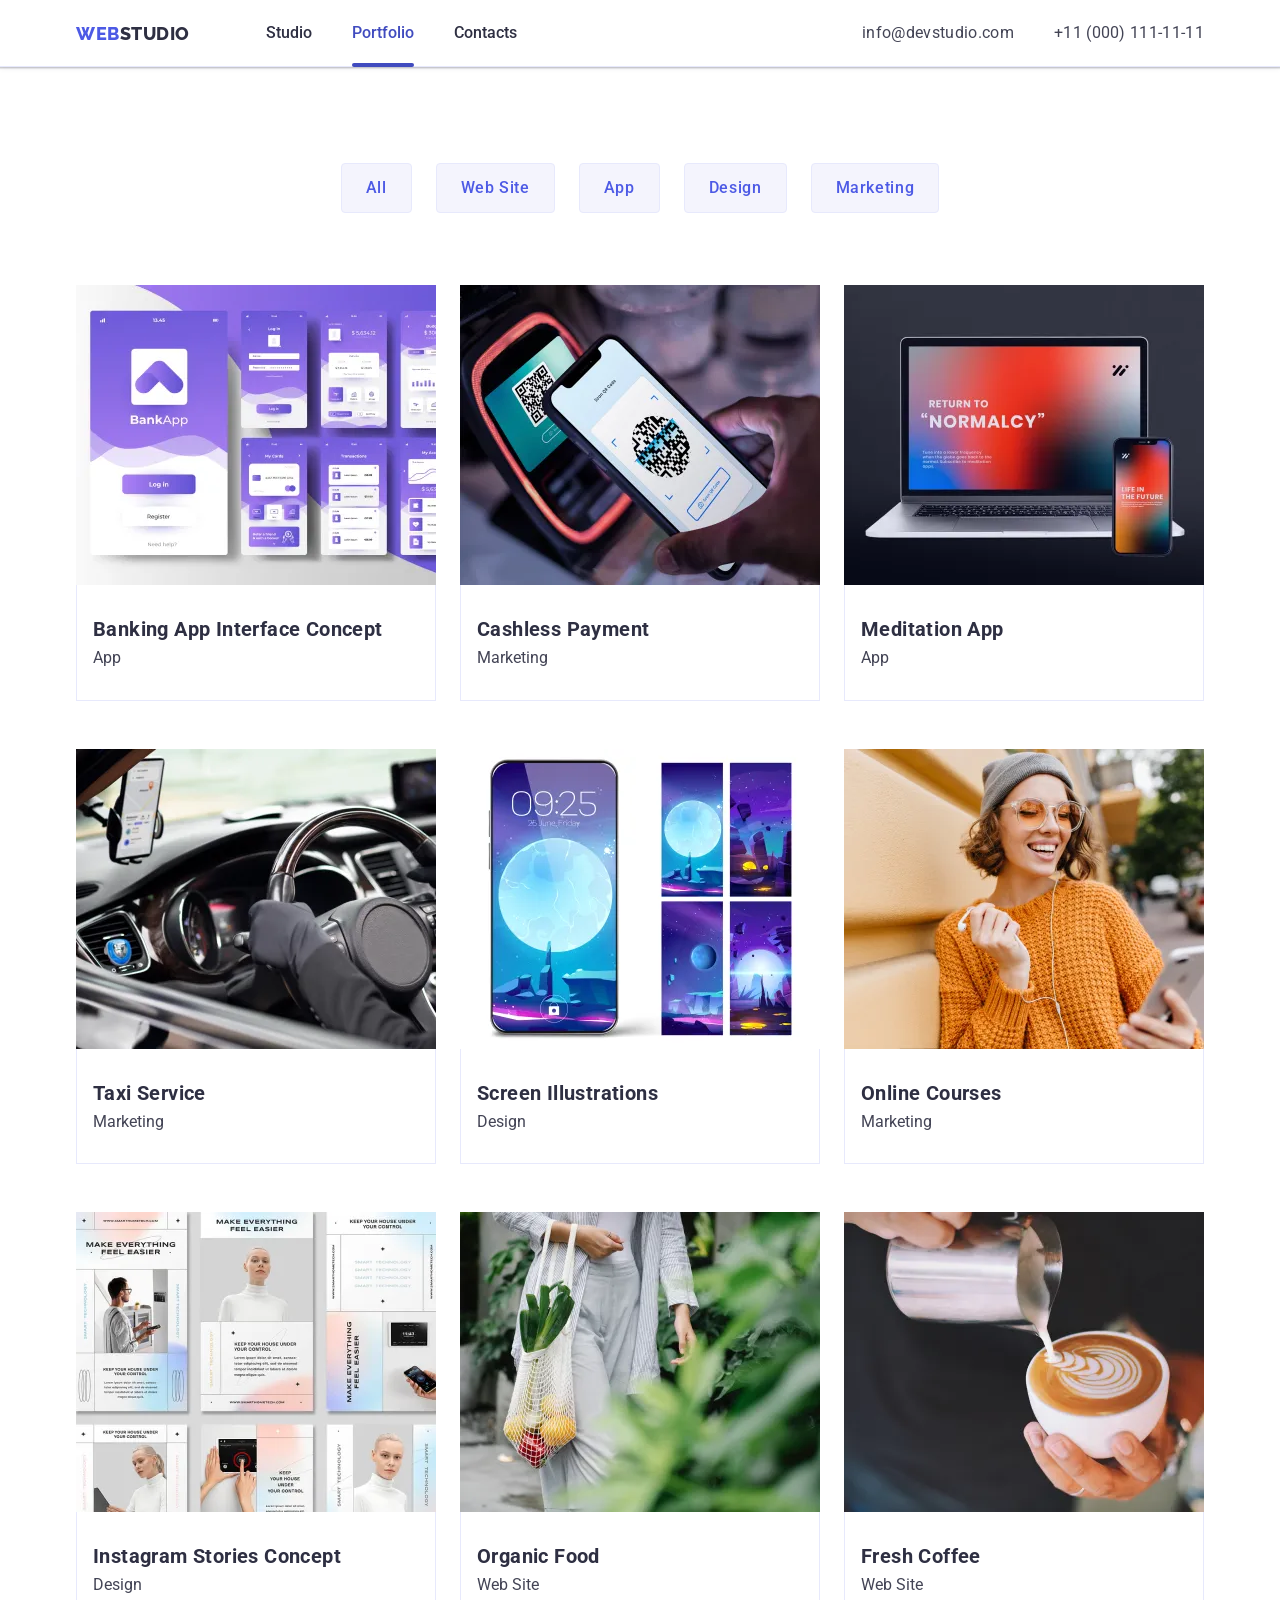
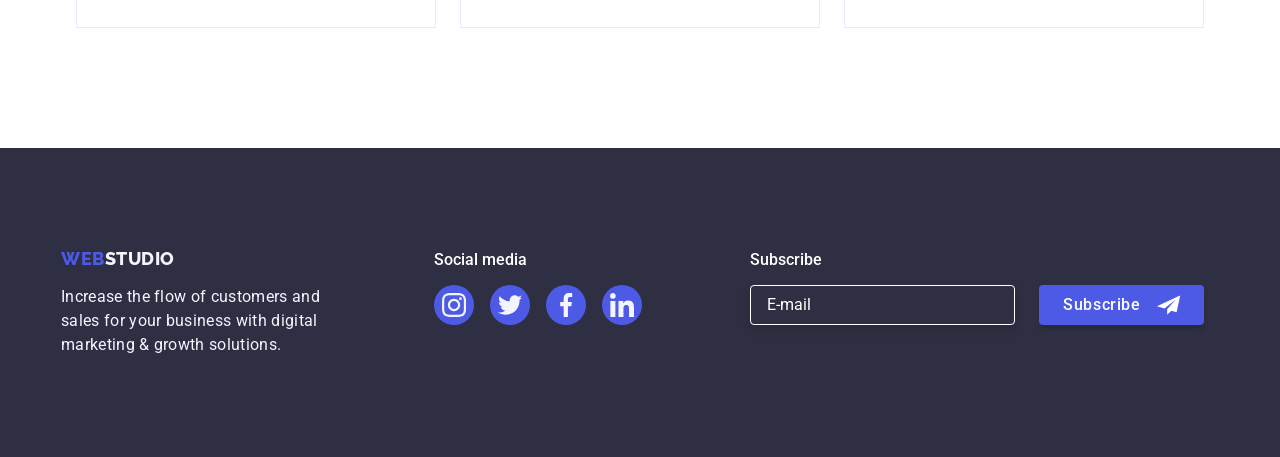
==== commit 938c32ec: "commit-3" ====
--- a/portfolio.html
+++ b/portfolio.html
@@ -35,8 +35,16 @@
             aria-expanded="false"
             aria-controls="mobile-menu"
           >
-            <svg class="burger-icon" width="32" height="22" aria-level="Switcher for mobile menu">
-              <use class="burger-icon-open" href="./images/icons.svg#burger"></use>
+            <svg
+              class="burger-icon"
+              width="32"
+              height="22"
+              aria-level="Switcher for mobile menu"
+            >
+              <use
+                class="burger-icon-open"
+                href="./images/icons.svg#burger"
+              ></use>
             </svg>
           </button>
 
@@ -51,18 +59,26 @@
                 <a href="./index.html" class="mobnav-link link">Studio</a>
               </li>
               <li class="mobnav-item">
-                <a href="./portfolio.html" class="mobnav-link link">Portfolio</a>
+                <a href="./portfolio.html" class="mobnav-link link"
+                  >Portfolio</a
+                >
               </li>
-              <li class="mobnav-item"><a href="" class="mobnav-link link">Contacts</a></li>
+              <li class="mobnav-item">
+                <a href="" class="mobnav-link link">Contacts</a>
+              </li>
             </ul>
             <div class="address-mobwrapper">
               <address class="mobaddress">
                 <ul class="list mobaddress-list">
                   <li class="mobaddress-item">
-                    <a href="tel:+110001111111" class="link mobaddress-link">+11 (000) 111-11-11</a>
+                    <a href="tel:+110001111111" class="link mobaddress-link"
+                      >+11 (000) 111-11-11</a
+                    >
                   </li>
                   <li class="mobaddress-item">
-                    <a href="mailto:info@devstudio.com" class="link mobaddress-link"
+                    <a
+                      href="mailto:info@devstudio.com"
+                      class="link mobaddress-link"
                       >info@devstudio.com</a
                     >
                   </li>
@@ -92,7 +108,11 @@
                 </a>
               </li>
               <li class="mobsocials-item">
-                <a href="https://www.linkedin.com/" target="_blank" class="socials-link">
+                <a
+                  href="https://www.linkedin.com/"
+                  target="_blank"
+                  class="socials-link"
+                >
                   <svg class="socials-icon" width="16" height="16">
                     <use href="./images/icons.svg#linkedin"></use>
                   </svg>
@@ -103,21 +123,29 @@
           <!-- Nav -->
           <ul class="list nav-list">
             <li class="nav-item">
-              <a href="./index.html" class="link nav-link" target="_blank">Studio</a>
+              <a href="./index.html" class="link nav-link">Studio</a>
             </li>
             <li class="nav-item">
-              <a href="./portfolio.html" class="link nav-link current" target="_blank">Portfolio</a>
-            </li>
-            <li class="nav-item"><a href="" class="link nav-link" target="_blank">Contacts</a></li>
+              <a href="./portfolio.html" class="link nav-link current"
+                >Portfolio</a
+              >
+            </li>
+            <li class="nav-item">
+              <a href="" class="link nav-link">Contacts</a>
+            </li>
           </ul>
         </nav>
         <address class="address">
           <ul class="list address-list">
             <li class="address-item">
-              <a href="mailto:info@devstudio.com" class="link address-link">info@devstudio.com</a>
+              <a href="mailto:info@devstudio.com" class="link address-link"
+                >info@devstudio.com</a
+              >
             </li>
             <li class="address-item">
-              <a href="tel:+110001111111" class="link address-link">+11 (000) 111-11-11</a>
+              <a href="tel:+110001111111" class="link address-link"
+                >+11 (000) 111-11-11</a
+              >
             </li>
           </ul>
         </address>
@@ -136,7 +164,9 @@
             <li class="filter-item">
               <button type="button" class="btn filter-btn">Web Site</button>
             </li>
-            <li class="filter-item"><button type="button" class="btn filter-btn">App</button></li>
+            <li class="filter-item">
+              <button type="button" class="btn filter-btn">App</button>
+            </li>
             <li class="filter-item">
               <button type="button" class="btn filter-btn">Design</button>
             </li>
@@ -151,27 +181,42 @@
                 <div class="overlay-thumb">
                   <picture>
                     <source
-                      srcset="./images/banking-dt.webp 1x, ./images/banking-dt@2x.webp 2x"
-                      media="(min-width: 1158px)"
-                      type="image/webp"
-                    />
-                    <source
-                      srcset="./images/banking-dt.jpeg 1x, ./images/banking-dt@2x.jpg 2x"
-                      media="(min-width: 1158px)"
-                      type="image/jpeg"
-                    />
-                    <source
-                      srcset="./images/banking-tb.webp 1x, ./images/banking-tb@2x.webp 2x"
-                      media="(min-width: 768px)"
-                      type="image/webp"
-                    />
-                    <source
-                      srcset="./images/banking-tb.jpeg 1x, ./images/banking-tb@2x.jpeg 2x"
-                      media="(min-width: 768px)"
-                      type="image/jpeg"
-                    />
-                    <source
-                      srcset="./images/banking-mb.webp 1x, ./images/banking-mb@2x.webp 2x"
+                      srcset="
+                        ./images/banking-dt.webp    1x,
+                        ./images/banking-dt@2x.webp 2x
+                      "
+                      media="(min-width: 1158px)"
+                      type="image/webp"
+                    />
+                    <source
+                      srcset="
+                        ./images/banking-dt.jpeg   1x,
+                        ./images/banking-dt@2x.jpg 2x
+                      "
+                      media="(min-width: 1158px)"
+                      type="image/jpeg"
+                    />
+                    <source
+                      srcset="
+                        ./images/banking-tb.webp    1x,
+                        ./images/banking-tb@2x.webp 2x
+                      "
+                      media="(min-width: 768px)"
+                      type="image/webp"
+                    />
+                    <source
+                      srcset="
+                        ./images/banking-tb.jpeg    1x,
+                        ./images/banking-tb@2x.jpeg 2x
+                      "
+                      media="(min-width: 768px)"
+                      type="image/jpeg"
+                    />
+                    <source
+                      srcset="
+                        ./images/banking-mb.webp    1x,
+                        ./images/banking-mb@2x.webp 2x
+                      "
                       media="(max-width: 767px)"
                       type="image/webp"
                     />
@@ -189,12 +234,15 @@
                     />
                   </picture>
                   <p class="overlay-text">
-                    14 Stylish and User-Friendly App Design Concepts · Task Manager App · Calorie
-                    Tracker App · Exotic Fruit Ecommerce App · Cloud Storage App
+                    14 Stylish and User-Friendly App Design Concepts · Task
+                    Manager App · Calorie Tracker App · Exotic Fruit Ecommerce
+                    App · Cloud Storage App
                   </p>
                 </div>
                 <div class="portfolio-content">
-                  <h2 class="portfolio-subtitle">Banking App Interface Concept</h2>
+                  <h2 class="portfolio-subtitle">
+                    Banking App Interface Concept
+                  </h2>
                   <p class="portfolio-text">App</p>
                 </div>
               </a>
@@ -204,27 +252,42 @@
                 <div class="overlay-thumb">
                   <picture>
                     <source
-                      srcset="./images/cashless-dt.webp 1x, ./images/cashless-dt@2x.webp 2x"
-                      media="(min-width: 1158px)"
-                      type="image/webp"
-                    />
-                    <source
-                      srcset="./images/cashless-dt.jpeg 1x, ./images/cashless-dt@2x.jpg 2x"
-                      media="(min-width: 1158px)"
-                      type="image/jpeg"
-                    />
-                    <source
-                      srcset="./images/cashless-tb.webp 1x, ./images/cashless-tb@2x.webp 2x"
-                      media="(min-width: 768px)"
-                      type="image/webp"
-                    />
-                    <source
-                      srcset="./images/cashless-tb.jpeg 1x, ./images/cashless-tb@2x.jpeg 2x"
-                      media="(min-width: 768px)"
-                      type="image/jpeg"
-                    />
-                    <source
-                      srcset="./images/cashless-mb.webp 1x, ./images/cashless-mb@2x.webp 2x"
+                      srcset="
+                        ./images/cashless-dt.webp    1x,
+                        ./images/cashless-dt@2x.webp 2x
+                      "
+                      media="(min-width: 1158px)"
+                      type="image/webp"
+                    />
+                    <source
+                      srcset="
+                        ./images/cashless-dt.jpeg   1x,
+                        ./images/cashless-dt@2x.jpg 2x
+                      "
+                      media="(min-width: 1158px)"
+                      type="image/jpeg"
+                    />
+                    <source
+                      srcset="
+                        ./images/cashless-tb.webp    1x,
+                        ./images/cashless-tb@2x.webp 2x
+                      "
+                      media="(min-width: 768px)"
+                      type="image/webp"
+                    />
+                    <source
+                      srcset="
+                        ./images/cashless-tb.jpeg    1x,
+                        ./images/cashless-tb@2x.jpeg 2x
+                      "
+                      media="(min-width: 768px)"
+                      type="image/jpeg"
+                    />
+                    <source
+                      srcset="
+                        ./images/cashless-mb.webp    1x,
+                        ./images/cashless-mb@2x.webp 2x
+                      "
                       media="(max-width: 767px)"
                       type="image/webp"
                     />
@@ -242,8 +305,9 @@
                     />
                   </picture>
                   <p class="overlay-text">
-                    14 Stylish and User-Friendly App Design Concepts · Task Manager App · Calorie
-                    Tracker App · Exotic Fruit Ecommerce App · Cloud Storage App
+                    14 Stylish and User-Friendly App Design Concepts · Task
+                    Manager App · Calorie Tracker App · Exotic Fruit Ecommerce
+                    App · Cloud Storage App
                   </p>
                 </div>
                 <div class="portfolio-content">
@@ -257,27 +321,42 @@
                 <div class="overlay-thumb">
                   <picture>
                     <source
-                      srcset="./images/meditation-dt.webp 1x, ./images/meditation-dt@2x.webp 2x"
-                      media="(min-width: 1158px)"
-                      type="image/webp"
-                    />
-                    <source
-                      srcset="./images/meditation-dt.jpeg 1x, ./images/meditation-dt@2x.jpg 2x"
-                      media="(min-width: 1158px)"
-                      type="image/jpeg"
-                    />
-                    <source
-                      srcset="./images/meditation-tb.webp 1x, ./images/meditation-tb@2x.webp 2x"
-                      media="(min-width: 768px)"
-                      type="image/webp"
-                    />
-                    <source
-                      srcset="./images/meditation-tb.jpeg 1x, ./images/meditation-tb@2x.jpeg 2x"
-                      media="(min-width: 768px)"
-                      type="image/jpeg"
-                    />
-                    <source
-                      srcset="./images/meditation-mb.webp 1x, ./images/meditation-mb@2x.webp 2x"
+                      srcset="
+                        ./images/meditation-dt.webp    1x,
+                        ./images/meditation-dt@2x.webp 2x
+                      "
+                      media="(min-width: 1158px)"
+                      type="image/webp"
+                    />
+                    <source
+                      srcset="
+                        ./images/meditation-dt.jpeg   1x,
+                        ./images/meditation-dt@2x.jpg 2x
+                      "
+                      media="(min-width: 1158px)"
+                      type="image/jpeg"
+                    />
+                    <source
+                      srcset="
+                        ./images/meditation-tb.webp    1x,
+                        ./images/meditation-tb@2x.webp 2x
+                      "
+                      media="(min-width: 768px)"
+                      type="image/webp"
+                    />
+                    <source
+                      srcset="
+                        ./images/meditation-tb.jpeg    1x,
+                        ./images/meditation-tb@2x.jpeg 2x
+                      "
+                      media="(min-width: 768px)"
+                      type="image/jpeg"
+                    />
+                    <source
+                      srcset="
+                        ./images/meditation-mb.webp    1x,
+                        ./images/meditation-mb@2x.webp 2x
+                      "
                       media="(max-width: 767px)"
                       type="image/webp"
                     />
@@ -295,8 +374,9 @@
                     />
                   </picture>
                   <p class="overlay-text">
-                    14 Stylish and User-Friendly App Design Concepts · Task Manager App · Calorie
-                    Tracker App · Exotic Fruit Ecommerce App · Cloud Storage App
+                    14 Stylish and User-Friendly App Design Concepts · Task
+                    Manager App · Calorie Tracker App · Exotic Fruit Ecommerce
+                    App · Cloud Storage App
                   </p>
                 </div>
                 <div class="portfolio-content">
@@ -310,27 +390,42 @@
                 <div class="overlay-thumb">
                   <picture>
                     <source
-                      srcset="./images/taxi-dt.webp 1x, ./images/taxi-dt@2x.webp 2x"
-                      media="(min-width: 1158px)"
-                      type="image/webp"
-                    />
-                    <source
-                      srcset="./images/taxi-dt.jpeg 1x, ./images/taxi-dt@2x.jpg 2x"
-                      media="(min-width: 1158px)"
-                      type="image/jpeg"
-                    />
-                    <source
-                      srcset="./images/taxi-tb.webp 1x, ./images/taxi-tb@2x.webp 2x"
-                      media="(min-width: 768px)"
-                      type="image/webp"
-                    />
-                    <source
-                      srcset="./images/taxi-tb.jpeg 1x, ./images/taxi-tb@2x.jpeg 2x"
-                      media="(min-width: 768px)"
-                      type="image/jpeg"
-                    />
-                    <source
-                      srcset="./images/taxi-mb.webp 1x, ./images/taxi-mb@2x.webp 2x"
+                      srcset="
+                        ./images/taxi-dt.webp    1x,
+                        ./images/taxi-dt@2x.webp 2x
+                      "
+                      media="(min-width: 1158px)"
+                      type="image/webp"
+                    />
+                    <source
+                      srcset="
+                        ./images/taxi-dt.jpeg   1x,
+                        ./images/taxi-dt@2x.jpg 2x
+                      "
+                      media="(min-width: 1158px)"
+                      type="image/jpeg"
+                    />
+                    <source
+                      srcset="
+                        ./images/taxi-tb.webp    1x,
+                        ./images/taxi-tb@2x.webp 2x
+                      "
+                      media="(min-width: 768px)"
+                      type="image/webp"
+                    />
+                    <source
+                      srcset="
+                        ./images/taxi-tb.jpeg    1x,
+                        ./images/taxi-tb@2x.jpeg 2x
+                      "
+                      media="(min-width: 768px)"
+                      type="image/jpeg"
+                    />
+                    <source
+                      srcset="
+                        ./images/taxi-mb.webp    1x,
+                        ./images/taxi-mb@2x.webp 2x
+                      "
                       media="(max-width: 767px)"
                       type="image/webp"
                     />
@@ -348,8 +443,9 @@
                     />
                   </picture>
                   <p class="overlay-text">
-                    14 Stylish and User-Friendly App Design Concepts · Task Manager App · Calorie
-                    Tracker App · Exotic Fruit Ecommerce App · Cloud Storage App
+                    14 Stylish and User-Friendly App Design Concepts · Task
+                    Manager App · Calorie Tracker App · Exotic Fruit Ecommerce
+                    App · Cloud Storage App
                   </p>
                 </div>
                 <div class="portfolio-content">
@@ -363,27 +459,42 @@
                 <div class="overlay-thumb">
                   <picture>
                     <source
-                      srcset="./images/screen-dt.webp 1x, ./images/screen-dt@2x.webp 2x"
-                      media="(min-width: 1158px)"
-                      type="image/webp"
-                    />
-                    <source
-                      srcset="./images/screen-dt.jpeg 1x, ./images/screen-dt@2x.jpg 2x"
-                      media="(min-width: 1158px)"
-                      type="image/jpeg"
-                    />
-                    <source
-                      srcset="./images/screen-tb.webp 1x, ./images/screen-tb@2x.webp 2x"
-                      media="(min-width: 768px)"
-                      type="image/webp"
-                    />
-                    <source
-                      srcset="./images/screen-tb.jpeg 1x, ./images/screen-tb@2x.jpeg 2x"
-                      media="(min-width: 768px)"
-                      type="image/jpeg"
-                    />
-                    <source
-                      srcset="./images/screen-mb.webp 1x, ./images/screen-mb@2x.webp 2x"
+                      srcset="
+                        ./images/screen-dt.webp    1x,
+                        ./images/screen-dt@2x.webp 2x
+                      "
+                      media="(min-width: 1158px)"
+                      type="image/webp"
+                    />
+                    <source
+                      srcset="
+                        ./images/screen-dt.jpeg   1x,
+                        ./images/screen-dt@2x.jpg 2x
+                      "
+                      media="(min-width: 1158px)"
+                      type="image/jpeg"
+                    />
+                    <source
+                      srcset="
+                        ./images/screen-tb.webp    1x,
+                        ./images/screen-tb@2x.webp 2x
+                      "
+                      media="(min-width: 768px)"
+                      type="image/webp"
+                    />
+                    <source
+                      srcset="
+                        ./images/screen-tb.jpeg    1x,
+                        ./images/screen-tb@2x.jpeg 2x
+                      "
+                      media="(min-width: 768px)"
+                      type="image/jpeg"
+                    />
+                    <source
+                      srcset="
+                        ./images/screen-mb.webp    1x,
+                        ./images/screen-mb@2x.webp 2x
+                      "
                       media="(max-width: 767px)"
                       type="image/webp"
                     />
@@ -401,8 +512,9 @@
                     />
                   </picture>
                   <p class="overlay-text">
-                    14 Stylish and User-Friendly App Design Concepts · Task Manager App · Calorie
-                    Tracker App · Exotic Fruit Ecommerce App · Cloud Storage App
+                    14 Stylish and User-Friendly App Design Concepts · Task
+                    Manager App · Calorie Tracker App · Exotic Fruit Ecommerce
+                    App · Cloud Storage App
                   </p>
                 </div>
                 <div class="portfolio-content">
@@ -416,27 +528,42 @@
                 <div class="overlay-thumb">
                   <picture>
                     <source
-                      srcset="./images/online-dt.webp 1x, ./images/online-dt@2x.webp 2x"
-                      media="(min-width: 1158px)"
-                      type="image/webp"
-                    />
-                    <source
-                      srcset="./images/online-dt.jpeg 1x, ./images/online-dt@2x.jpg 2x"
-                      media="(min-width: 1158px)"
-                      type="image/jpeg"
-                    />
-                    <source
-                      srcset="./images/online-tb.webp 1x, ./images/online-tb@2x.webp 2x"
-                      media="(min-width: 768px)"
-                      type="image/webp"
-                    />
-                    <source
-                      srcset="./images/online-tb.jpeg 1x, ./images/online-tb@2x.jpeg 2x"
-                      media="(min-width: 768px)"
-                      type="image/jpeg"
-                    />
-                    <source
-                      srcset="./images/online-mb.webp 1x, ./images/online-mb@2x.webp 2x"
+                      srcset="
+                        ./images/online-dt.webp    1x,
+                        ./images/online-dt@2x.webp 2x
+                      "
+                      media="(min-width: 1158px)"
+                      type="image/webp"
+                    />
+                    <source
+                      srcset="
+                        ./images/online-dt.jpeg   1x,
+                        ./images/online-dt@2x.jpg 2x
+                      "
+                      media="(min-width: 1158px)"
+                      type="image/jpeg"
+                    />
+                    <source
+                      srcset="
+                        ./images/online-tb.webp    1x,
+                        ./images/online-tb@2x.webp 2x
+                      "
+                      media="(min-width: 768px)"
+                      type="image/webp"
+                    />
+                    <source
+                      srcset="
+                        ./images/online-tb.jpeg    1x,
+                        ./images/online-tb@2x.jpeg 2x
+                      "
+                      media="(min-width: 768px)"
+                      type="image/jpeg"
+                    />
+                    <source
+                      srcset="
+                        ./images/online-mb.webp    1x,
+                        ./images/online-mb@2x.webp 2x
+                      "
                       media="(max-width: 767px)"
                       type="image/webp"
                     />
@@ -454,8 +581,9 @@
                     />
                   </picture>
                   <p class="overlay-text">
-                    14 Stylish and User-Friendly App Design Concepts · Task Manager App · Calorie
-                    Tracker App · Exotic Fruit Ecommerce App · Cloud Storage App
+                    14 Stylish and User-Friendly App Design Concepts · Task
+                    Manager App · Calorie Tracker App · Exotic Fruit Ecommerce
+                    App · Cloud Storage App
                   </p>
                 </div>
                 <div class="portfolio-content">
@@ -469,27 +597,42 @@
                 <div class="overlay-thumb">
                   <picture>
                     <source
-                      srcset="./images/instagram-dt.webp 1x, ./images/instagram-dt@2x.webp 2x"
-                      media="(min-width: 1158px)"
-                      type="image/webp"
-                    />
-                    <source
-                      srcset="./images/instagram-dt.jpeg 1x, ./images/instagram-dt@2x.jpg 2x"
-                      media="(min-width: 1158px)"
-                      type="image/jpeg"
-                    />
-                    <source
-                      srcset="./images/instagram-tb.webp 1x, ./images/instagram-tb@2x.webp 2x"
-                      media="(min-width: 768px)"
-                      type="image/webp"
-                    />
-                    <source
-                      srcset="./images/instagram-tb.jpeg 1x, ./images/instagram-tb@2x.jpeg 2x"
-                      media="(min-width: 768px)"
-                      type="image/jpeg"
-                    />
-                    <source
-                      srcset="./images/instagram-mb.webp 1x, ./images/instagram-mb@2x.webp 2x"
+                      srcset="
+                        ./images/instagram-dt.webp    1x,
+                        ./images/instagram-dt@2x.webp 2x
+                      "
+                      media="(min-width: 1158px)"
+                      type="image/webp"
+                    />
+                    <source
+                      srcset="
+                        ./images/instagram-dt.jpeg   1x,
+                        ./images/instagram-dt@2x.jpg 2x
+                      "
+                      media="(min-width: 1158px)"
+                      type="image/jpeg"
+                    />
+                    <source
+                      srcset="
+                        ./images/instagram-tb.webp    1x,
+                        ./images/instagram-tb@2x.webp 2x
+                      "
+                      media="(min-width: 768px)"
+                      type="image/webp"
+                    />
+                    <source
+                      srcset="
+                        ./images/instagram-tb.jpeg    1x,
+                        ./images/instagram-tb@2x.jpeg 2x
+                      "
+                      media="(min-width: 768px)"
+                      type="image/jpeg"
+                    />
+                    <source
+                      srcset="
+                        ./images/instagram-mb.webp    1x,
+                        ./images/instagram-mb@2x.webp 2x
+                      "
                       media="(max-width: 767px)"
                       type="image/webp"
                     />
@@ -507,8 +650,9 @@
                     />
                   </picture>
                   <p class="overlay-text">
-                    14 Stylish and User-Friendly App Design Concepts · Task Manager App · Calorie
-                    Tracker App · Exotic Fruit Ecommerce App · Cloud Storage App
+                    14 Stylish and User-Friendly App Design Concepts · Task
+                    Manager App · Calorie Tracker App · Exotic Fruit Ecommerce
+                    App · Cloud Storage App
                   </p>
                 </div>
                 <div class="portfolio-content">
@@ -522,27 +666,42 @@
                 <div class="overlay-thumb">
                   <picture>
                     <source
-                      srcset="./images/organic-dt.webp 1x, ./images/organic-dt@2x.webp 2x"
-                      media="(min-width: 1158px)"
-                      type="image/webp"
-                    />
-                    <source
-                      srcset="./images/organic-dt.jpeg 1x, ./images/organic-dt@2x.jpg 2x"
-                      media="(min-width: 1158px)"
-                      type="image/jpeg"
-                    />
-                    <source
-                      srcset="./images/organic-tb.webp 1x, ./images/organic-tb@2x.webp 2x"
-                      media="(min-width: 768px)"
-                      type="image/webp"
-                    />
-                    <source
-                      srcset="./images/organic-tb.jpeg 1x, ./images/organic-tb@2x.jpeg 2x"
-                      media="(min-width: 768px)"
-                      type="image/jpeg"
-                    />
-                    <source
-                      srcset="./images/organic-mb.webp 1x, ./images/organic-mb@2x.webp 2x"
+                      srcset="
+                        ./images/organic-dt.webp    1x,
+                        ./images/organic-dt@2x.webp 2x
+                      "
+                      media="(min-width: 1158px)"
+                      type="image/webp"
+                    />
+                    <source
+                      srcset="
+                        ./images/organic-dt.jpeg   1x,
+                        ./images/organic-dt@2x.jpg 2x
+                      "
+                      media="(min-width: 1158px)"
+                      type="image/jpeg"
+                    />
+                    <source
+                      srcset="
+                        ./images/organic-tb.webp    1x,
+                        ./images/organic-tb@2x.webp 2x
+                      "
+                      media="(min-width: 768px)"
+                      type="image/webp"
+                    />
+                    <source
+                      srcset="
+                        ./images/organic-tb.jpeg    1x,
+                        ./images/organic-tb@2x.jpeg 2x
+                      "
+                      media="(min-width: 768px)"
+                      type="image/jpeg"
+                    />
+                    <source
+                      srcset="
+                        ./images/organic-mb.webp    1x,
+                        ./images/organic-mb@2x.webp 2x
+                      "
                       media="(max-width: 767px)"
                       type="image/webp"
                     />
@@ -560,8 +719,9 @@
                     />
                   </picture>
                   <p class="overlay-text">
-                    14 Stylish and User-Friendly App Design Concepts · Task Manager App · Calorie
-                    Tracker App · Exotic Fruit Ecommerce App · Cloud Storage App
+                    14 Stylish and User-Friendly App Design Concepts · Task
+                    Manager App · Calorie Tracker App · Exotic Fruit Ecommerce
+                    App · Cloud Storage App
                   </p>
                 </div>
                 <div class="portfolio-content">
@@ -575,27 +735,42 @@
                 <div class="overlay-thumb">
                   <picture>
                     <source
-                      srcset="./images/coffee-dt.webp 1x, ./images/coffee-dt@2x.webp 2x"
-                      media="(min-width: 1158px)"
-                      type="image/webp"
-                    />
-                    <source
-                      srcset="./images/coffee-dt.jpeg 1x, ./images/coffee-dt@2x.jpg 2x"
-                      media="(min-width: 1158px)"
-                      type="image/jpeg"
-                    />
-                    <source
-                      srcset="./images/coffee-tb.webp 1x, ./images/coffee-tb@2x.webp 2x"
-                      media="(min-width: 768px)"
-                      type="image/webp"
-                    />
-                    <source
-                      srcset="./images/coffee-tb.jpeg 1x, ./images/coffee-tb@2x.jpeg 2x"
-                      media="(min-width: 768px)"
-                      type="image/jpeg"
-                    />
-                    <source
-                      srcset="./images/coffee-mb.webp 1x, ./images/coffee-mb@2x.webp 2x"
+                      srcset="
+                        ./images/coffee-dt.webp    1x,
+                        ./images/coffee-dt@2x.webp 2x
+                      "
+                      media="(min-width: 1158px)"
+                      type="image/webp"
+                    />
+                    <source
+                      srcset="
+                        ./images/coffee-dt.jpeg   1x,
+                        ./images/coffee-dt@2x.jpg 2x
+                      "
+                      media="(min-width: 1158px)"
+                      type="image/jpeg"
+                    />
+                    <source
+                      srcset="
+                        ./images/coffee-tb.webp    1x,
+                        ./images/coffee-tb@2x.webp 2x
+                      "
+                      media="(min-width: 768px)"
+                      type="image/webp"
+                    />
+                    <source
+                      srcset="
+                        ./images/coffee-tb.jpeg    1x,
+                        ./images/coffee-tb@2x.jpeg 2x
+                      "
+                      media="(min-width: 768px)"
+                      type="image/jpeg"
+                    />
+                    <source
+                      srcset="
+                        ./images/coffee-mb.webp    1x,
+                        ./images/coffee-mb@2x.webp 2x
+                      "
                       media="(max-width: 767px)"
                       type="image/webp"
                     />
@@ -613,8 +788,9 @@
                     />
                   </picture>
                   <p class="overlay-text">
-                    14 Stylish and User-Friendly App Design Concepts · Task Manager App · Calorie
-                    Tracker App · Exotic Fruit Ecommerce App · Cloud Storage App
+                    14 Stylish and User-Friendly App Design Concepts · Task
+                    Manager App · Calorie Tracker App · Exotic Fruit Ecommerce
+                    App · Cloud Storage App
                   </p>
                 </div>
                 <div class="portfolio-content">
@@ -635,29 +811,38 @@
             >Web<span class="footer-studio">Studio</span></a
           >
           <p class="footer-text text">
-            Increase the flow of customers and sales for your business with digital marketing &
-            growth solutions.
+            Increase the flow of customers and sales for your business with
+            digital marketing & growth solutions.
           </p>
         </div>
         <div class="thumb-socials">
           <p class="footer-subtitle">Social media</p>
           <ul class="footer-socials">
             <li class="socials-item">
-              <a href="https://www.instagram.com/" class="socials-link footer-socials--link">
+              <a
+                href="https://www.instagram.com/"
+                class="socials-link footer-socials--link"
+              >
                 <svg class="socials-icon" width="24" height="24">
                   <use href="./images/icons.svg#instagram"></use>
                 </svg>
               </a>
             </li>
             <li class="socials-item">
-              <a href="https://twitter.com/" class="socials-link footer-socials--link">
+              <a
+                href="https://twitter.com/"
+                class="socials-link footer-socials--link"
+              >
                 <svg class="socials-icon" width="24" height="24">
                   <use href="./images/icons.svg#twitter"></use>
                 </svg>
               </a>
             </li>
             <li class="socials-item">
-              <a href="https://www.facebook.com/" class="socials-link footer-socials--link">
+              <a
+                href="https://www.facebook.com/"
+                class="socials-link footer-socials--link"
+              >
                 <svg class="socials-icon" width="24" height="24">
                   <use href="./images/icons.svg#facebook"></use>
                 </svg>
--- a/css/styles.css
+++ b/css/styles.css
@@ -27,7 +27,7 @@
   --timing-function: cubic-bezier(0.4, 0, 0.2, 1);
 }
 body {
-  font-family: 'Roboto', sans-serif;
+  font-family: "Roboto", sans-serif;
 
   color: var(--body-text);
   background-color: var(--white-color);
@@ -60,7 +60,7 @@
   font-weight: 700;
   font-size: 36px;
   line-height: 1.11;
-  text-align: center;
+  /* text-align: center; */
   letter-spacing: 0.02em;
   text-transform: capitalize;
 
@@ -75,7 +75,6 @@
 }
 
 .title {
-  margin-bottom: 72px;
   font-weight: 700;
   font-size: 36px;
   line-height: 1.11;
@@ -84,15 +83,16 @@
   text-transform: capitalize;
 
   color: var(--secondary-text);
-}
-
-@media screen and (min-width: 1158px) {
+  margin-bottom: 72px;
+}
+
+/* @media screen and (min-width: 1158px) {
   .title {
     font-weight: var(--fw-500);
     font-size: 20px;
     line-height: 1.2;
   }
-}
+} */
 .text {
   line-height: 1.5;
   letter-spacing: 0.02em;
@@ -145,7 +145,7 @@
 }
 /* Logo */
 .logo {
-  font-family: 'Raleway', sans-serif;
+  font-family: "Raleway", sans-serif;
   font-weight: 800;
   font-size: 18px;
   line-height: 1.17;
@@ -204,8 +204,8 @@
   transition: transform 250ms var(--timing-function);
 
   background-color: var(--white-color);
-  box-shadow: 0px 2px 1px rgba(46, 47, 66, 0.08), 0px 1px 1px rgba(46, 47, 66, 0.16),
-    0px 1px 6px rgba(46, 47, 66, 0.08);
+  box-shadow: 0px 2px 1px rgba(46, 47, 66, 0.08),
+    0px 1px 1px rgba(46, 47, 66, 0.16), 0px 1px 6px rgba(46, 47, 66, 0.08);
 }
 
 .mobile.is-open {
@@ -304,7 +304,7 @@
   right: 0;
 
   display: inline-block;
-  content: '';
+  content: "";
   width: 100%;
   height: 4px;
   color: var(--hover-link);
@@ -378,7 +378,10 @@
   margin-left: auto;
   margin-right: auto;
 
-  background-image: linear-gradient(rgba(46, 47, 66, 0.7), rgba(46, 47, 66, 0.7)),
+  background-image: linear-gradient(
+      rgba(46, 47, 66, 0.7),
+      rgba(46, 47, 66, 0.7)
+    ),
     url(../images/hero-mb.jpg);
   background-size: cover;
   background-position: center;
@@ -402,7 +405,10 @@
   (min-resolution: 192dpi),
   (min-resolution: 2dppx) {
   .overlay {
-    background-image: linear-gradient(rgba(46, 47, 66, 0.7), rgba(46, 47, 66, 0.7)),
+    background-image: linear-gradient(
+        rgba(46, 47, 66, 0.7),
+        rgba(46, 47, 66, 0.7)
+      ),
       url(../images/hero-mb@2x.jpg);
     background-size: cover;
     background-position: center;
@@ -434,7 +440,10 @@
     margin-left: auto;
     margin-right: auto;
 
-    background-image: linear-gradient(rgba(46, 47, 66, 0.7), rgba(46, 47, 66, 0.7)),
+    background-image: linear-gradient(
+        rgba(46, 47, 66, 0.7),
+        rgba(46, 47, 66, 0.7)
+      ),
       url(../images/hero-tb.jpg);
     background-size: cover;
     background-position: center;
@@ -458,7 +467,10 @@
     (min-resolution: 192dpi),
     (min-resolution: 2dppx) {
     .overlay {
-      background-image: linear-gradient(rgba(46, 47, 66, 0.7), rgba(46, 47, 66, 0.7)),
+      background-image: linear-gradient(
+          rgba(46, 47, 66, 0.7),
+          rgba(46, 47, 66, 0.7)
+        ),
         url(../images/hero-tb@2x.jpg);
       background-size: cover;
       background-position: center;
@@ -493,7 +505,10 @@
     margin-left: auto;
     margin-right: auto;
 
-    background-image: linear-gradient(rgba(46, 47, 66, 0.7), rgba(46, 47, 66, 0.7)),
+    background-image: linear-gradient(
+        rgba(46, 47, 66, 0.7),
+        rgba(46, 47, 66, 0.7)
+      ),
       url(../images/hero-dt.jpg);
     background-size: cover;
     background-position: center;
@@ -517,7 +532,10 @@
     (min-resolution: 192dpi),
     (min-resolution: 2dppx) {
     .overlay {
-      background-image: linear-gradient(rgba(46, 47, 66, 0.7), rgba(46, 47, 66, 0.7)),
+      background-image: linear-gradient(
+          rgba(46, 47, 66, 0.7),
+          rgba(46, 47, 66, 0.7)
+        ),
         url(../images/hero-dt@2x.jpg);
       background-size: cover;
       background-position: center;
@@ -828,7 +846,8 @@
   color: #8e8f99;
   border: 1px solid #8e8f99;
   border-radius: 4px;
-  transition: border-color 250ms var(--timing-function), color 250ms var(--timing-function);
+  transition: border-color 250ms var(--timing-function),
+    color 250ms var(--timing-function);
 }
 .customers-link:hover,
 .customers-link:focus {
@@ -880,8 +899,8 @@
   text-align: center;
   letter-spacing: 0.04em;
   border: 1px solid #e7e9fc;
-  box-shadow: 0px 3px 1px rgba(0, 0, 0, 0.1), 0px 2px 1px rgba(0, 0, 0, 0.08),
-    0px 2px 2px rgba(0, 0, 0, 0.12);
+  /* box-shadow: 0px 3px 1px rgba(0, 0, 0, 0.1), 0px 2px 1px rgba(0, 0, 0, 0.08),
+    0px 2px 2px rgba(0, 0, 0, 0.12); */
   border-radius: 4px;
 
   cursor: pointer;
@@ -889,14 +908,18 @@
 .filter-btn {
   color: var(--accent-colour);
   background-color: var(--footer-text);
-  transition: color 250ms var(--timing-function), background-color 250ms var(--timing-function),
-    border-color 250ms var(--timing-function), box-shadow 250ms var(--timing-function);
+  transition: color 250ms var(--timing-function),
+    background-color 250ms var(--timing-function),
+    border-color 250ms var(--timing-function),
+    box-shadow 250ms var(--timing-function);
 }
 .filter-btn:hover,
 .filter-btn:focus {
   color: var(--white-color);
   background-color: var(--active-btn-bcg);
   border: 1px solid transparent;
+  box-shadow: 0px 3px 1px rgba(0, 0, 0, 0.1), 0px 2px 1px rgba(0, 0, 0, 0.08),
+    0px 2px 2px rgba(0, 0, 0, 0.12);
 }
 
 .portfolio-list {
@@ -992,7 +1015,8 @@
   background-color: var(--hero-footer-bgc);
 }
 .thumb {
-  display: block;
+  display: flex;
+  align-items: baseline;
   text-align: center;
 }
 @media screen and (min-width: 768px) {
@@ -1119,7 +1143,8 @@
   width: 100%;
   height: 100%;
   background-color: rgba(46, 47, 66, 0.4);
-  transition: opacity 250ms var(--timing-function), visibility 250ms var(--timing-function);
+  transition: opacity 250ms var(--timing-function),
+    visibility 250ms var(--timing-function);
 }
 .backdrop.is-hidden {
   opacity: 0;
@@ -1162,7 +1187,8 @@
   border-radius: 50%;
   cursor: pointer;
 
-  transition: background-color 250ms var(--timing-function), border 250ms var(--timing-function);
+  transition: background-color 250ms var(--timing-function),
+    border 250ms var(--timing-function);
 }
 
 .modal-btn:hover,
@@ -1195,15 +1221,21 @@
 
   letter-spacing: 0.01em;
   color: #8e8f99;
+
+  display: block;
+  margin-bottom: 4px;
 }
 .modal-input-wrapper {
   position: relative;
-  display: flex;
+  margin-bottom: 8px;
+  /* display: flex; */
 }
 .modal-form-input {
-  min-width: 360px;
-  min-height: 40px;
-  margin-bottom: 8px;
+  /* min-width: 360px; */
+  /* min-height: 40px; */
+  /* margin-bottom: 8px; */
+  width: 100%;
+  height: 40px;
   padding-top: 8px;
   padding-bottom: 8px;
   padding-left: 38px;
@@ -1222,11 +1254,12 @@
 }
 .modal-input-icon {
   position: absolute;
-  bottom: 60%;
+  bottom: 50%;
   left: 16px;
-  display: inline-block;
   transform: translateY(50%);
   fill: currentColor;
+  /* bottom: 60%; */
+  /* display: inline-block; */
 }
 
 .modal-form-textarea {
@@ -1241,6 +1274,9 @@
   border-radius: 4px;
   outline: transparent;
   transition: border 250ms var(--timing-function);
+
+  margin-bottom: 16px;
+  height: 120px;
 }
 .modal-form-textarea::placeholder {
   color: rgba(46, 47, 66, 0.4);
@@ -1254,7 +1290,7 @@
   display: flex;
   align-items: center;
   justify-content: center;
-  margin-top: 16px;
+  /* margin-top: 16px; */
   margin-bottom: 24px;
 }
 .accept-checkbox {
